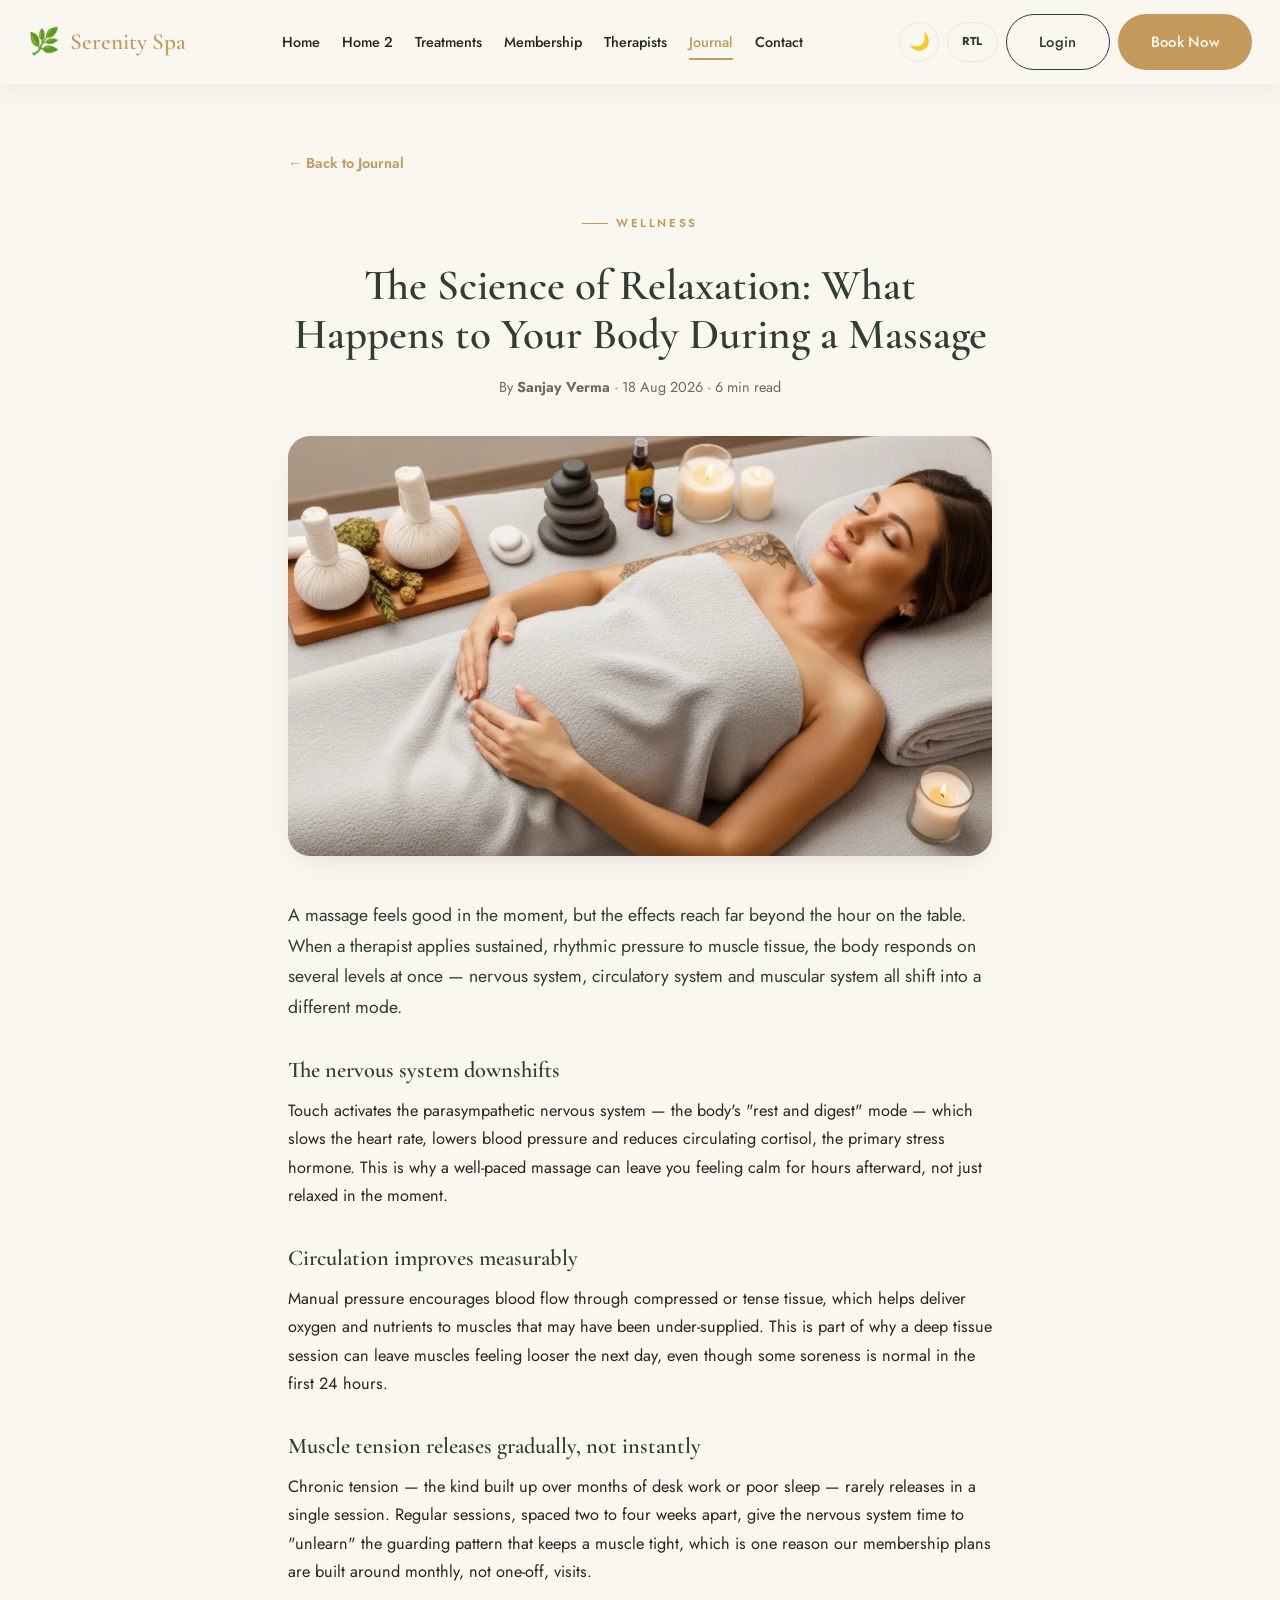
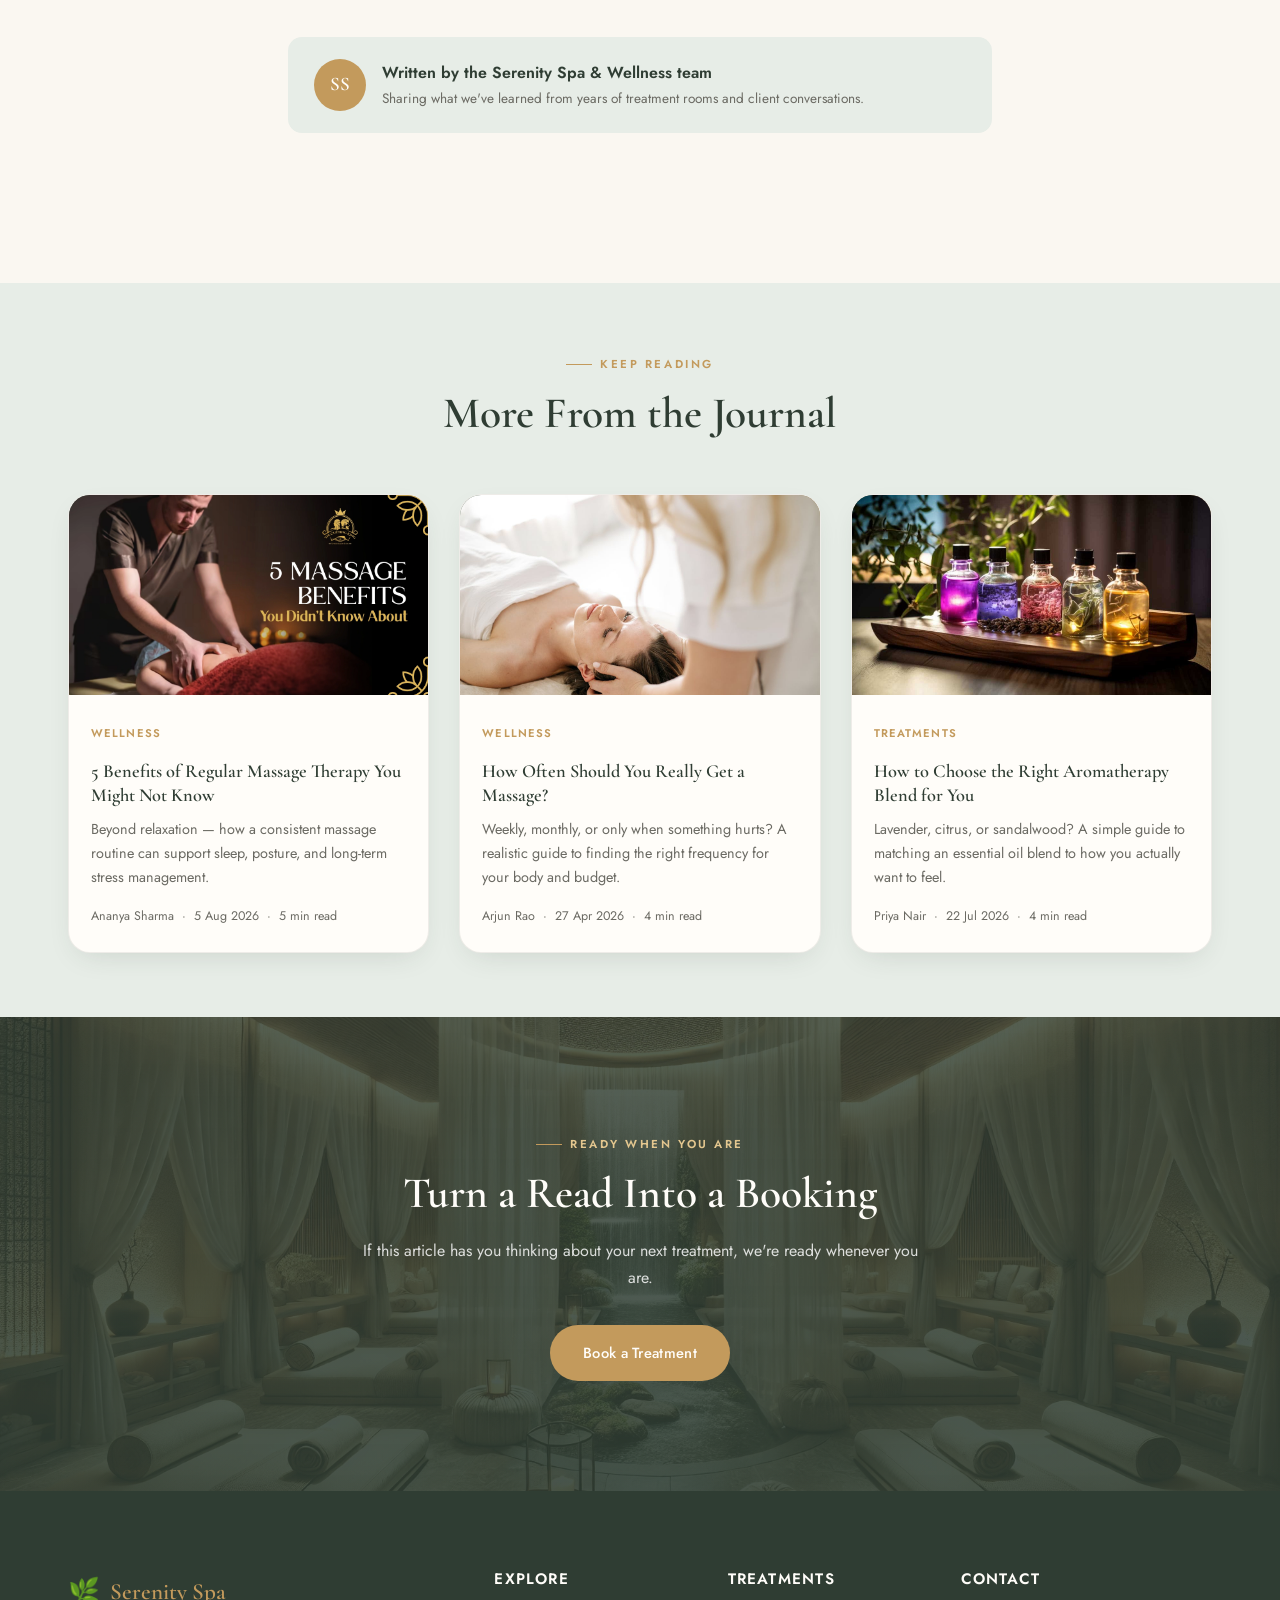
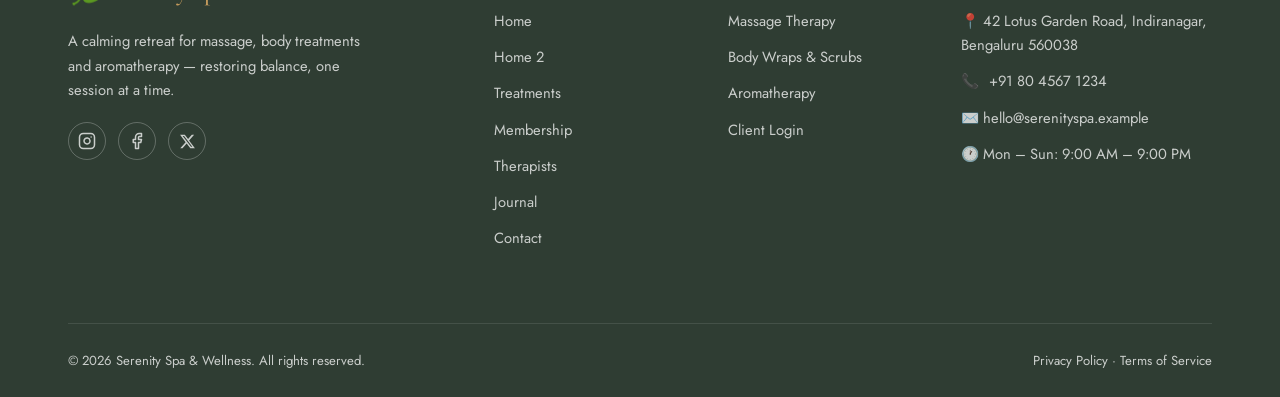
==== blog-post.html @ 10e3c97c "Initial commit" ====
<!DOCTYPE html>
<html lang="en">
<head>
<script>
(function () {
  try {
    if (localStorage.getItem("ssw_theme") === "dark") {
      document.documentElement.setAttribute("data-theme", "dark");
    }
    var dir = localStorage.getItem("ssw_dir");
    if (dir === "rtl") document.documentElement.setAttribute("dir", "rtl");
  } catch (e) {}
})();
</script>
<meta charset="UTF-8">
<meta name="viewport" content="width=device-width, initial-scale=1.0">
<title>Journal Article | Serenity Spa & Wellness</title>
<link rel="icon" href="data:image/svg+xml,<svg xmlns=%22http://www.w3.org/2000/svg%22 viewBox=%220 0 100 100%22><text y=%22.9em%22 font-size=%2290%22>🌿</text></svg>">
<link rel="preconnect" href="https://fonts.googleapis.com">
<link href="https://fonts.googleapis.com/css2?family=Cormorant+Garamond:wght@500;600;700&family=Jost:wght@400;500;600;700&display=swap" rel="stylesheet">
<link rel="stylesheet" href="css/style.css">
</head>
<body>

<nav class="navbar force-solid">
  <div class="container">
    <a href="index.html" class="brand"><span class="leaf">🌿</span> Serenity Spa</a>
    <ul class="nav-links">
      <li><a href="index.html">Home</a></li>
      <li><a href="home-2.html">Home 2</a></li>
      <li><a href="treatments.html">Treatments</a></li>
      <li><a href="membership.html">Membership</a></li>
      <li><a href="therapists.html">Therapists</a></li>
      <li><a href="blog.html" class="active">Journal</a></li>
      <li><a href="contact.html">Contact</a></li>
      <li class="mobile-only-link"><a href="login.html" class="btn btn-outline js-auth-link">Login</a></li>
      <li class="mobile-only-link"><a href="treatments.html" class="btn btn-gold">Book Now</a></li>
    </ul>
    <div class="nav-actions">
      <button class="theme-toggle" id="themeToggle" type="button" aria-label="Toggle dark mode" title="Toggle dark mode">🌙</button>
      <button class="dir-toggle" id="dirToggle" type="button" aria-label="Toggle right-to-left layout" title="Toggle right-to-left layout">RTL</button>
      <a href="login.html" class="btn btn-outline js-auth-link">Login</a>
      <a href="treatments.html" class="btn btn-gold">Book Now</a>
    </div>
    <button class="nav-toggle" aria-label="Toggle menu"><span></span><span></span><span></span></button>
  </div>
</nav>

<section class="section-pad" style="padding-top:150px;">
  <div class="container article-wrap">
    <a href="blog.html" class="back-link">← Back to Journal</a>

    <div class="article-header">
      <div class="eyebrow" style="justify-content:center;" id="postCategory"></div>
      <h1 id="postTitle"></h1>
      <p class="article-meta" id="postMeta"></p>
    </div>

    <img class="article-hero-img" id="postImg" alt="" onerror="this.style.display='none'">

    <div class="article-body" id="postBody"></div>

    <div class="author-box">
      <div class="a-avatar">SS</div>
      <div>
        <div class="a-name">Written by the Serenity Spa &amp; Wellness team</div>
        <div class="a-role">Sharing what we've learned from years of treatment rooms and client conversations.</div>
      </div>
    </div>
  </div>
</section>

<section class="section-pad-sm" style="background:var(--sage-100);">
  <div class="container">
    <div class="section-head center">
      <div class="eyebrow" style="justify-content:center;">Keep Reading</div>
      <h2>More From the Journal</h2>
    </div>
    <div class="blog-grid" id="relatedPosts"></div>
  </div>
</section>

<section class="cta-banner">
  <div class="container">
    <div class="eyebrow" style="justify-content:center;color:var(--gold-light);">Ready When You Are</div>
    <h2>Turn a Read Into a Booking</h2>
    <p>If this article has you thinking about your next treatment, we're ready whenever you are.</p>
    <a href="treatments.html" class="btn btn-gold">Book a Treatment</a>
  </div>
</section>

<footer>
  <div class="container">
    <div class="footer-grid">
      <div class="footer-brand">
        <a href="index.html" class="brand"><span class="leaf">🌿</span> Serenity Spa</a>
        <p>A calming retreat for massage, body treatments and aromatherapy — restoring balance, one session at a time.</p>
        <div class="social-row">
          <a href="https://www.instagram.com/" target="_blank" rel="noopener noreferrer" aria-label="Instagram"><svg viewBox="0 0 24 24" fill="none" stroke="currentColor" stroke-width="2" stroke-linecap="round" stroke-linejoin="round" width="18" height="18"><rect x="2" y="2" width="20" height="20" rx="5"></rect><path d="M16 11.37A4 4 0 1 1 12.63 8 4 4 0 0 1 16 11.37z"></path><line x1="17.5" y1="6.5" x2="17.51" y2="6.5"></line></svg></a>
          <a href="https://www.facebook.com/" target="_blank" rel="noopener noreferrer" aria-label="Facebook"><svg viewBox="0 0 24 24" fill="none" stroke="currentColor" stroke-width="2" stroke-linecap="round" stroke-linejoin="round" width="18" height="18"><path d="M18 2h-3a5 5 0 0 0-5 5v3H7v4h3v8h4v-8h3l1-4h-4V7a1 1 0 0 1 1-1h3z"></path></svg></a>
          <a href="https://www.x.com/" target="_blank" rel="noopener noreferrer" aria-label="Twitter"><svg viewBox="0 0 24 24" fill="currentColor" width="15" height="15"><path d="M18.9 1.153h3.68l-8.04 9.19L23.9 22.847h-7.406l-5.8-7.584-6.638 7.584H.375l8.6-9.83L.1 1.153h7.594l5.243 6.932zm-1.293 19.2h2.04L6.48 3.24H4.29z"></path></svg></a>
        </div>
      </div>
      <div>
        <h4>Explore</h4>
        <ul>
          <li><a href="index.html">Home</a></li>
          <li><a href="home-2.html">Home 2</a></li>
          <li><a href="treatments.html">Treatments</a></li>
          <li><a href="membership.html">Membership</a></li>
          <li><a href="therapists.html">Therapists</a></li>
          <li><a href="blog.html">Journal</a></li>
          <li><a href="contact.html">Contact</a></li>
        </ul>
      </div>
      <div>
        <h4>Treatments</h4>
        <ul>
          <li><a href="treatments.html#category=massage">Massage Therapy</a></li>
          <li><a href="treatments.html#category=wraps">Body Wraps &amp; Scrubs</a></li>
          <li><a href="treatments.html#category=aromatherapy">Aromatherapy</a></li>
          <li><a href="login.html">Client Login</a></li>
        </ul>
      </div>
      <div>
        <h4>Contact</h4>
        <ul class="footer-contact">
          <li>📍 42 Lotus Garden Road, Indiranagar, Bengaluru 560038</li>
          <li>📞 <span dir="ltr">+91 80 4567 1234</span></li>
          <li>✉️ hello@serenityspa.example</li>
          <li>🕐 Mon – Sun: 9:00 AM – 9:00 PM</li>
        </ul>
      </div>
    </div>
    <div class="footer-bottom">
      <span>&copy; <span class="js-year"></span> Serenity Spa &amp; Wellness. All rights reserved.</span>
      <span><a href="#">Privacy Policy</a> &middot; <a href="#">Terms of Service</a></span>
    </div>
  </div>
</footer>

<script src="js/data.js"></script>
<script src="js/auth.js"></script>
<script src="js/main.js"></script>
</body>
</html>
---- css/style.css ----
/* ============================================================
   Serenity Spa & Wellness — Design System
   ============================================================ */

:root {
  /* Palette */
  --sage-900: #2f3d33;
  --sage-800: #3c4f42;
  --sage-700: #4a614f;
  --sage-600: #5c7a63;
  --sage-100: #e7ede7;
  --cream: #faf7f1;
  --cream-dark: #f1eadd;
  --ivory: #fffdf9;
  --gold: #c39a5c;
  --gold-light: #e4c78f;
  --blush: #e7d9cd;
  --charcoal: #262622;
  --text-muted: #6b6a63;
  --white: #ffffff;
  --border-soft: rgba(38, 38, 34, 0.08);
  --shadow-soft: 0 20px 50px -20px rgba(47, 61, 51, 0.25);
  --shadow-card: 0 10px 30px -12px rgba(47, 61, 51, 0.18);

  /* Type */
  --font-display: "Cormorant Garamond", "Playfair Display", Georgia, serif;
  --font-body: "Jost", "Poppins", "Segoe UI", sans-serif;

  --radius-lg: 22px;
  --radius-md: 14px;
  --radius-sm: 8px;

  /* ---------- Theme-aware roles (flip in dark mode; see [data-theme="dark"]) ----------
     Everything above this line is a fixed brand color (accents, always-dark
     decorative sections like the footer/hero, always-light badges) and does
     NOT change with the theme. Everything below is the "surface" the theme
     toggle actually repaints: page background, card background, and text. */
  --page-bg: var(--cream);
  --surface: var(--ivory);
  --text-main: var(--charcoal);
  --text-heading: var(--sage-900);
}

/* ---------- Dark theme ----------
   Toggled by setting data-theme="dark" on <html> (js/main.js initThemeToggle,
   persisted to localStorage). Only the theme-aware roles above are redefined
   here, plus the handful of literal colors (navbar blur tint, table dashes)
   that couldn't be expressed as one of those roles. */
[data-theme="dark"] {
  --page-bg: #191c16;
  --surface: #23271f;
  --sage-100: #262b21;
  --text-main: #e9e6dc;
  --text-heading: #f8f5ec;
  --text-muted: #a3a696;
  --border-soft: rgba(255, 255, 255, 0.1);
  --shadow-soft: 0 20px 50px -20px rgba(0, 0, 0, 0.6);
  --shadow-card: 0 10px 30px -12px rgba(0, 0, 0, 0.55);
}
[data-theme="dark"] .navbar.scrolled { background: rgba(25, 28, 22, 0.88); }
[data-theme="dark"] .compare-table td.no { color: rgba(255, 255, 255, 0.25); }
[data-theme="dark"] .newsletter input { background: #fffdf9; }

* { box-sizing: border-box; margin: 0; padding: 0; }

html { scroll-behavior: smooth; }

body {
  font-family: var(--font-body);
  color: var(--text-main);
  background: var(--page-bg);
  line-height: 1.65;
  font-size: 16px;
  overflow-x: hidden;
  transition: background-color 0.3s ease, color 0.3s ease;
}

img { max-width: 100%; display: block; }

a { text-decoration: none; color: inherit; }

ul { list-style: none; }

h1, h2, h3, h4 {
  font-family: var(--font-display);
  font-weight: 600;
  line-height: 1.15;
  color: var(--text-heading);
}

h1 { font-size: clamp(2.6rem, 5vw, 4.2rem); font-weight: 600; }
h2 { font-size: clamp(2rem, 3.4vw, 2.9rem); }
h3 { font-size: 1.5rem; }

.eyebrow {
  display: inline-flex;
  align-items: center;
  gap: 8px;
  font-family: var(--font-body);
  text-transform: uppercase;
  letter-spacing: 0.22em;
  font-size: 0.72rem;
  font-weight: 600;
  color: var(--gold);
  margin-bottom: 14px;
}
.eyebrow::before {
  content: "";
  width: 26px;
  height: 1px;
  background: var(--gold);
  display: inline-block;
}

.container {
  width: 100%;
  max-width: 1200px;
  margin: 0 auto;
  padding: 0 28px;
}

section { position: relative; }

.section-pad { padding: 100px 0; }
.section-pad-sm { padding: 64px 0; }

.section-head {
  max-width: 640px;
  margin-bottom: 56px;
}
.section-head.center { margin-left: auto; margin-right: auto; text-align: center; }
.section-head p { color: var(--text-muted); margin-top: 16px; font-size: 1.05rem; }

/* ---------- Buttons ---------- */
.btn {
  display: inline-flex;
  align-items: center;
  justify-content: center;
  gap: 8px;
  padding: 15px 32px;
  border-radius: 100px;
  font-family: var(--font-body);
  font-weight: 500;
  font-size: 0.92rem;
  letter-spacing: 0.02em;
  cursor: pointer;
  border: 1px solid transparent;
  transition: all 0.3s ease;
  white-space: nowrap;
}
.btn-primary {
  background: var(--sage-800);
  color: var(--ivory);
}
.btn-primary:hover { background: var(--sage-900); transform: translateY(-2px); box-shadow: var(--shadow-card); }
.btn-gold {
  background: var(--gold);
  color: var(--ivory);
}
.btn-gold:hover { background: #b0854a; transform: translateY(-2px); box-shadow: var(--shadow-card); }
.btn-outline {
  background: transparent;
  border-color: rgba(255,255,255,0.6);
  color: inherit;
}
.btn-outline:hover { background: rgba(255,255,255,0.15); }
.btn-outline-dark {
  background: transparent;
  border-color: var(--text-heading);
  color: var(--text-heading);
}
.btn-outline-dark:hover { background: var(--sage-800); color: var(--ivory); }
.btn-block { width: 100%; }
.btn-sm { padding: 10px 20px; font-size: 0.82rem; }
.btn-danger { background: #a3453b; color: var(--ivory); }
.btn-danger:hover { background: #8a382f; }
.btn[disabled] { opacity: 0.5; cursor: not-allowed; }

/* ---------- Navbar ---------- */
.navbar {
  position: fixed;
  top: 0; left: 0; right: 0;
  z-index: 999;
  padding: 22px 0;
  transition: all 0.35s ease;
}
.navbar .container { display: flex; align-items: center; justify-content: space-between; gap: 16px; max-width: 1440px; }
.navbar.scrolled {
  background: rgba(250, 247, 241, 0.92);
  backdrop-filter: blur(10px);
  box-shadow: 0 4px 24px rgba(47,61,51,0.08);
  padding: 14px 0;
}
.brand {
  display: flex;
  align-items: center;
  gap: 10px;
  font-family: var(--font-display);
  font-size: 1.45rem;
  font-weight: 600;
  color: var(--gold);
  white-space: nowrap;
  flex-shrink: 0;
  transition: color 0.3s ease;
}
.brand .leaf { color: var(--gold); font-size: 1.6rem; }

.nav-links {
  display: flex;
  align-items: center;
  gap: 22px;
  flex-wrap: nowrap;
}
.nav-links a {
  font-size: 0.9rem;
  font-weight: 500;
  color: var(--white);
  white-space: nowrap;
  position: relative;
  padding: 4px 0;
  transition: color 0.3s ease;
}
.navbar.scrolled .nav-links a, .navbar.solid .nav-links a { color: var(--text-main); }
.nav-links a::after {
  content: "";
  position: absolute;
  left: 0; bottom: -4px;
  width: 0; height: 2px;
  background: var(--gold);
  transition: width 0.25s ease;
}
.nav-links a:hover::after, .nav-links a.active::after { width: 100%; }
.nav-links a.active { color: var(--gold) !important; }

.nav-actions { display: flex; align-items: center; gap: 8px; flex-shrink: 0; }
.nav-actions .btn-outline { color: var(--white); }
.navbar.scrolled .nav-actions .btn-outline, .navbar.solid .nav-actions .btn-outline {
  border-color: var(--text-heading); color: var(--text-heading);
}
.navbar.scrolled .nav-actions .btn-outline:hover, .navbar.solid .nav-actions .btn-outline:hover {
  background: var(--sage-800); color: var(--ivory);
}

.nav-toggle {
  display: none;
  flex-direction: column;
  gap: 5px;
  background: none;
  border: none;
  cursor: pointer;
  z-index: 1001;
}
.nav-toggle span {
  width: 26px; height: 2px;
  background: var(--white);
  transition: all 0.3s ease;
}
.navbar.scrolled .nav-toggle span, .navbar.solid .nav-toggle span { background: var(--text-heading); }

/* Pages with a solid (non-hero) header use .navbar.solid by default via JS/class */

/* ---------- Hero ---------- */
.hero {
  min-height: 100vh;
  display: flex;
  align-items: center;
  position: relative;
  padding: 120px 0 100px;
  background: linear-gradient(180deg, rgba(38,44,38,0.55), rgba(38,44,38,0.72)),
    url("../images/site/hero-bg.png") center/cover no-repeat;
  color: var(--ivory);
}
.hero-content { max-width: 680px; }
.hero h1 { color: var(--ivory); margin-bottom: 22px; }
.hero p.lead { font-size: 1.15rem; color: rgba(255,255,255,0.85); max-width: 540px; margin-bottom: 36px; }
.hero-cta { display: flex; gap: 16px; flex-wrap: wrap; margin-bottom: 64px; }
.hero-badges {
  display: flex;
  flex-wrap: wrap;
  gap: 32px;
  padding-top: 32px;
  border-top: 1px solid rgba(255,255,255,0.25);
}
.hero-badge { display: flex; align-items: center; gap: 10px; font-size: 0.88rem; color: rgba(255,255,255,0.85); }
.hero-badge .num { font-family: var(--font-display); font-size: 1.6rem; color: var(--gold-light); font-weight: 600; }

.scroll-cue {
  position: absolute;
  bottom: 34px; left: 50%;
  transform: translateX(-50%);
  color: rgba(255,255,255,0.7);
  font-size: 0.75rem;
  letter-spacing: 0.15em;
  text-transform: uppercase;
  display: flex; flex-direction: column; align-items: center; gap: 8px;
}
.scroll-cue .line { width: 1px; height: 34px; background: rgba(255,255,255,0.5); animation: scrollcue 1.8s infinite; }
@keyframes scrollcue { 0% { transform: scaleY(0); transform-origin: top;} 50% { transform: scaleY(1); transform-origin: top;} 51% {transform-origin: bottom;} 100% {transform: scaleY(0); transform-origin: bottom;} }

/* Page header (non-home hero banner) */
.page-header {
  padding: 190px 0 90px;
  text-align: center;
  color: var(--ivory);
  background: linear-gradient(180deg, rgba(38,44,38,0.6), rgba(38,44,38,0.78)),
    url("../images/site/page-header-bg.png") center/cover no-repeat;
}
.page-header h1 { color: var(--ivory); }
.page-header .crumb { color: var(--gold-light); font-size: 0.85rem; letter-spacing: 0.08em; text-transform: uppercase; margin-top: 14px; }

/* ---------- Cards ---------- */
.card {
  background: var(--surface);
  border-radius: var(--radius-lg);
  overflow: hidden;
  box-shadow: var(--shadow-card);
  transition: transform 0.35s ease, box-shadow 0.35s ease;
  border: 1px solid var(--border-soft);
  display: flex;
  flex-direction: column;
}
.card:hover { transform: translateY(-8px); box-shadow: var(--shadow-soft); }
.card-img {
  height: 220px;
  overflow: hidden;
  background: linear-gradient(135deg, var(--sage-700), var(--gold));
  position: relative;
  flex-shrink: 0;
}
.card-img img { width: 100%; height: 100%; object-fit: cover; object-position: center top; transition: transform 0.5s ease; }
.card:hover .card-img img { transform: scale(1.08); }
.card-body { padding: 26px 24px 28px; display: flex; flex-direction: column; flex: 1; }
.card-body > .btn { margin-top: auto; }
.card-tag {
  display: inline-block;
  font-size: 0.7rem;
  text-transform: uppercase;
  letter-spacing: 0.1em;
  color: var(--gold);
  font-weight: 600;
  margin-bottom: 10px;
}
.card-meta { display: flex; justify-content: space-between; align-items: center; margin: 14px 0 18px; font-size: 0.88rem; color: var(--text-muted); }
.card-price { font-family: var(--font-display); font-size: 1.3rem; color: var(--text-heading); font-weight: 600; }

.grid { display: grid; gap: 30px; }
.grid-2 { grid-template-columns: repeat(2, 1fr); }
.grid-3 { grid-template-columns: repeat(3, 1fr); }
.grid-4 { grid-template-columns: repeat(4, 1fr); }

/* ---------- Stats band ---------- */
.stats-band {
  background: var(--sage-900);
  color: var(--ivory);
  padding: 64px 0;
}
.stats-grid { display: grid; grid-template-columns: repeat(4, 1fr); gap: 30px; text-align: center; }
.stat-num { font-family: var(--font-display); font-size: 2.6rem; color: var(--gold-light); font-weight: 600; }
.stat-label { font-size: 0.85rem; color: rgba(255,255,255,0.75); margin-top: 6px; letter-spacing: 0.03em; }

/* ---------- Process ---------- */
.process-grid { display: grid; grid-template-columns: repeat(3, 1fr); gap: 40px; position: relative; }
.process-step { text-align: center; position: relative; padding: 0 12px; }
.process-num {
  width: 64px; height: 64px; border-radius: 50%;
  background: #e7ede7;
  color: #3c4f42;
  font-family: var(--font-display);
  font-size: 1.5rem;
  display: flex; align-items: center; justify-content: center;
  margin: 0 auto 22px;
  border: 1px solid var(--border-soft);
}
.process-step h3 { margin-bottom: 10px; }
.process-step p { color: var(--text-muted); font-size: 0.95rem; }

/* ---------- Testimonials ---------- */
.testimonial-card {
  background: var(--surface);
  border-radius: var(--radius-lg);
  padding: 36px 32px;
  box-shadow: var(--shadow-card);
  border: 1px solid var(--border-soft);
}
.stars { color: var(--gold); letter-spacing: 3px; margin-bottom: 16px; font-size: 0.95rem; }
.testimonial-quote { font-family: var(--font-display); font-size: 1.2rem; color: var(--text-heading); margin-bottom: 22px; line-height: 1.5; }
.testimonial-name { font-weight: 600; }
.testimonial-role { font-size: 0.85rem; color: var(--text-muted); }

/* ---------- CTA banner ---------- */
.cta-banner {
  background: linear-gradient(180deg, rgba(47,61,51,0.82), rgba(47,61,51,0.88)),
    url("../images/site/cta-banner-bg.png") center/cover no-repeat;
  color: var(--ivory);
  text-align: center;
  padding: 110px 0;
}
.cta-banner h2 { color: var(--ivory); margin-bottom: 20px; }
.cta-banner p { color: rgba(255,255,255,0.82); max-width: 560px; margin: 0 auto 34px; }
.cta-banner.cta-banner-alt {
  background: linear-gradient(180deg, rgba(47,61,51,0.82), rgba(47,61,51,0.88)),
    url("../images/home2/gallery-3.png") center/cover no-repeat;
}

/* ---------- Newsletter ---------- */
.newsletter { background: var(--blush); padding: 60px 0; }
.newsletter-inner { display: flex; align-items: center; justify-content: space-between; gap: 30px; flex-wrap: wrap; }
.newsletter form { display: flex; gap: 12px; flex: 1; max-width: 460px; min-width: 280px; }
.newsletter input {
  flex: 1;
  padding: 15px 20px;
  border-radius: 100px;
  border: 1px solid rgba(38,38,34,0.15);
  font-family: var(--font-body);
  font-size: 0.92rem;
  background: var(--surface);
}
.newsletter input:focus { outline: 2px solid var(--gold); }

/* ---------- Footer ---------- */
footer { background: var(--sage-900); color: rgba(255,255,255,0.75); padding: 80px 0 0; }
.footer-grid { display: grid; grid-template-columns: 2fr 1fr 1fr 1.3fr; gap: 40px; padding-bottom: 60px; border-bottom: 1px solid rgba(255,255,255,0.1); }
.footer-brand .brand { margin-bottom: 16px; }
.footer-brand p { font-size: 0.92rem; max-width: 300px; margin-bottom: 20px; }
.social-row { display: flex; gap: 12px; }
.social-row a {
  width: 38px; height: 38px; border-radius: 50%;
  border: 1px solid rgba(255,255,255,0.25);
  display: flex; align-items: center; justify-content: center;
  font-size: 0.85rem; transition: all 0.25s ease;
}
.social-row a:hover { background: var(--gold); border-color: var(--gold); color: var(--text-heading); }
footer h4 { color: var(--ivory); font-family: var(--font-body); font-size: 0.95rem; text-transform: uppercase; letter-spacing: 0.08em; margin-bottom: 20px; }
footer ul li { margin-bottom: 12px; font-size: 0.92rem; }
footer ul li a:hover { color: var(--gold-light); }
.footer-contact li { display: flex; gap: 10px; align-items: flex-start; }
.footer-bottom {
  display: flex; justify-content: space-between; align-items: center;
  padding: 26px 0; font-size: 0.82rem; flex-wrap: wrap; gap: 10px;
}
.footer-bottom a:hover { color: var(--gold-light); }

/* ---------- Filter tabs ---------- */
.filter-tabs { display: flex; gap: 12px; flex-wrap: wrap; margin-bottom: 46px; }
.filter-tab {
  padding: 11px 24px;
  border-radius: 100px;
  border: 1px solid var(--border-soft);
  background: var(--surface);
  font-size: 0.88rem;
  font-weight: 500;
  cursor: pointer;
  transition: all 0.25s ease;
}
.filter-tab.active, .filter-tab:hover { background: var(--sage-800); color: var(--ivory); border-color: var(--sage-800); }

.category-block { margin-bottom: 70px; }
.category-head { display: flex; align-items: baseline; gap: 16px; margin-bottom: 30px; }
.category-head h2 { font-size: 1.9rem; }
.category-count { color: var(--text-muted); font-size: 0.9rem; }

/* ---------- Pricing cards ---------- */
.plan-card {
  background: var(--surface);
  border-radius: var(--radius-lg);
  padding: 44px 34px;
  text-align: center;
  border: 1px solid var(--border-soft);
  box-shadow: var(--shadow-card);
  position: relative;
  display: flex; flex-direction: column;
}
.plan-card.highlight { border: 2px solid var(--gold); transform: scale(1.04); }
.plan-badge {
  position: absolute; top: -14px; left: 50%; transform: translateX(-50%);
  background: var(--gold); color: var(--ivory); font-size: 0.72rem;
  text-transform: uppercase; letter-spacing: 0.08em; padding: 6px 18px; border-radius: 100px;
  font-weight: 600;
}
.plan-name { margin-bottom: 6px; }
.plan-tagline { color: var(--text-muted); font-size: 0.88rem; margin-bottom: 22px; min-height: 40px; }
.plan-price { font-family: var(--font-display); font-size: 3rem; color: var(--text-heading); font-weight: 600; }
.plan-price span { font-size: 1rem; color: var(--text-muted); font-family: var(--font-body); }
.plan-sessions { font-size: 0.85rem; color: var(--gold); font-weight: 600; margin: 8px 0 26px; }
.plan-perks { text-align: start; margin-bottom: 30px; flex: 1; }
.plan-perks li { display: flex; gap: 10px; margin-bottom: 14px; font-size: 0.92rem; }
.plan-perks li::before { content: "✓"; color: var(--gold); font-weight: 700; }

.compare-table { width: 100%; border-collapse: collapse; background: var(--surface); border-radius: var(--radius-lg); overflow: hidden; box-shadow: var(--shadow-card); }
.compare-table th, .compare-table td { padding: 18px 20px; text-align: center; border-bottom: 1px solid var(--border-soft); font-size: 0.92rem; }
.compare-table th:first-child, .compare-table td:first-child { text-align: start; color: var(--text-muted); }
.compare-table thead th { background: var(--sage-100); font-family: var(--font-display); font-size: 1.05rem; color: var(--text-heading); }
.compare-table td.yes { color: var(--sage-700); font-weight: 700; }
.compare-table td.no { color: rgba(38,38,34,0.25); }

/* ---------- Accordion (FAQ) ---------- */
.accordion-item { border-bottom: 1px solid var(--border-soft); }
.accordion-head {
  display: flex; justify-content: space-between; align-items: center;
  padding: 24px 4px; cursor: pointer; font-weight: 600; font-size: 1.02rem;
}
.accordion-head .icon { color: var(--gold); font-size: 1.3rem; transition: transform 0.3s ease; }
.accordion-item.open .accordion-head .icon { transform: rotate(45deg); }
.accordion-body { max-height: 0; overflow: hidden; transition: max-height 0.35s ease; color: var(--text-muted); font-size: 0.95rem; }
.accordion-item.open .accordion-body { max-height: 240px; padding-bottom: 24px; }

/* ---------- Therapist cards ---------- */
.therapist-card { text-align: center; display: flex; flex-direction: column; }
.therapist-card .card-img { height: 280px; flex-shrink: 0; }
.therapist-card .card-body { display: flex; flex-direction: column; flex: 1; }
.therapist-specialties { display: flex; flex-wrap: wrap; gap: 6px; justify-content: center; margin: 14px 0; }
.chip { background: #e7ede7; color: #3c4f42; font-size: 0.74rem; padding: 5px 12px; border-radius: 100px; font-weight: 500; }
.therapist-exp { font-size: 0.82rem; color: var(--gold); font-weight: 600; margin-bottom: 10px; }
.therapist-card p.bio { font-size: 0.9rem; color: var(--text-muted); margin-bottom: 20px; }
.therapist-card .card-body > .btn { margin-top: auto; }

/* ---------- Forms ---------- */
.form-group { margin-bottom: 20px; }
.form-group label { display: block; font-size: 0.86rem; font-weight: 600; margin-bottom: 8px; color: var(--text-heading); }
.form-control {
  width: 100%;
  padding: 14px 18px;
  border-radius: var(--radius-sm);
  border: 1px solid var(--border-soft);
  background: var(--surface);
  font-family: var(--font-body);
  font-size: 0.95rem;
  transition: border-color 0.25s ease;
}
.form-control:focus { outline: none; border-color: var(--gold); }
textarea.form-control { resize: vertical; min-height: 120px; }
.form-row { display: grid; grid-template-columns: 1fr 1fr; gap: 20px; }
.form-note { font-size: 0.82rem; color: var(--text-muted); margin-top: 6px; }
.form-msg { padding: 14px 18px; border-radius: var(--radius-sm); font-size: 0.9rem; margin-bottom: 20px; display: none; }
.form-msg.show { display: block; }
.form-msg.success { background: #e4efe4; color: var(--sage-800); border: 1px solid rgba(76,110,86,0.25); }
.form-msg.error { background: #f8e6e3; color: #a3453b; border: 1px solid rgba(163,69,59,0.25); }

/* ---------- Contact page ---------- */
.contact-grid { display: grid; grid-template-columns: 1fr 1.2fr; gap: 50px; align-items: start; }
.contact-info-card { background: var(--surface); border-radius: var(--radius-md); padding: 26px; box-shadow: var(--shadow-card); border: 1px solid var(--border-soft); margin-bottom: 20px; display: flex; gap: 16px; }
.contact-info-card .ic { font-size: 1.5rem; color: var(--gold); }
.contact-info-card h4 { margin-bottom: 6px; font-size: 1rem; }
.contact-info-card p { font-size: 0.9rem; color: var(--text-muted); }
.map-box {
  height: 100%; min-height: 280px; border-radius: var(--radius-md);
  overflow: hidden; border: 1px solid var(--border-soft); box-shadow: var(--shadow-card);
}
.map-box iframe { display: block; width: 100%; height: 100%; min-height: 280px; border: 0; }

/* ---------- Auth (login/register) ---------- */
.auth-wrap {
  min-height: 100vh;
  display: grid;
  grid-template-columns: 1fr 1fr;
}
.auth-visual {
  background: linear-gradient(180deg, rgba(47,61,51,0.55), rgba(47,61,51,0.78)),
    url("../images/site/login-bg.png") center/cover no-repeat;
  color: var(--ivory);
  display: flex; flex-direction: column; justify-content: space-between;
  padding: 50px;
}
.auth-visual .brand { font-size: 1.6rem; }
.auth-quote { font-family: var(--font-display); font-size: 1.7rem; max-width: 420px; line-height: 1.35; }
.auth-quote span { color: var(--gold-light); }
.auth-form-side { display: flex; align-items: center; justify-content: center; padding: 60px 40px; }
.auth-box { width: 100%; max-width: 420px; }
.auth-tabs { display: flex; gap: 6px; background: var(--sage-100); padding: 6px; border-radius: 100px; margin-bottom: 34px; }
.auth-tab { flex: 1; text-align: center; padding: 11px; border-radius: 100px; font-weight: 600; font-size: 0.9rem; cursor: pointer; color: var(--text-muted); transition: all 0.25s ease; }
.auth-tab.active { background: var(--sage-800); color: var(--ivory); }
.auth-panel { display: none; }
.auth-panel.active { display: block; animation: fadein 0.4s ease; }
.demo-hint {
  background: #e7ede7;
  border-radius: var(--radius-sm);
  padding: 14px 18px;
  font-size: 0.82rem;
  color: #3c4f42;
  margin-bottom: 24px;
  border: 1px dashed rgba(47,61,51,0.25);
}
.demo-hint b { color: var(--gold); }
.auth-foot-link { text-align: center; margin-top: 22px; font-size: 0.9rem; color: var(--text-muted); }
.auth-foot-link a { color: var(--gold); font-weight: 600; }

.social-auth-row { display: flex; flex-direction: column; gap: 12px; margin-bottom: 22px; }
.btn-social {
  display: flex;
  align-items: center;
  justify-content: center;
  gap: 10px;
  width: 100%;
  padding: 12px 16px;
  border-radius: var(--radius-sm);
  border: 1px solid var(--border-soft);
  background: var(--surface);
  color: var(--text-main);
  font-family: var(--font-body);
  font-size: 0.92rem;
  font-weight: 600;
  cursor: pointer;
  transition: background 0.2s ease, transform 0.2s ease, box-shadow 0.2s ease;
}
.btn-social:hover { background: var(--sage-100); transform: translateY(-1px); box-shadow: var(--shadow-card); }
.btn-social svg { flex-shrink: 0; }
.auth-divider { display: flex; align-items: center; gap: 14px; margin: 4px 0 22px; color: var(--text-muted); font-size: 0.8rem; text-transform: uppercase; letter-spacing: 0.06em; }
.auth-divider::before, .auth-divider::after { content: ""; flex: 1; height: 1px; background: var(--border-soft); }

@keyframes fadein { from { opacity: 0; transform: translateY(6px);} to { opacity: 1; transform: translateY(0);} }

/* ---------- Reveal animation ---------- */
.reveal { opacity: 0; transform: translateY(28px); transition: opacity 0.7s ease, transform 0.7s ease; }
.reveal.in { opacity: 1; transform: translateY(0); }

/* ============================================================
   Dashboard
   ============================================================ */
.dash-wrap { display: flex; min-height: 100vh; background: var(--page-bg); }
.dash-sidebar {
  width: 264px;
  background: var(--sage-900);
  color: rgba(255,255,255,0.8);
  padding: 30px 22px;
  display: flex; flex-direction: column;
  position: fixed; top: 0; bottom: 0; left: 0;
  z-index: 500;
}
.dash-sidebar .brand { font-size: 1.25rem; margin-bottom: 40px; }
.dash-nav { flex: 1; display: flex; flex-direction: column; gap: 4px; }
.dash-nav button {
  display: flex; align-items: center; gap: 12px;
  background: none; border: none; text-align: start;
  color: rgba(255,255,255,0.72);
  padding: 13px 16px; border-radius: var(--radius-sm);
  font-family: var(--font-body); font-size: 0.92rem; font-weight: 500;
  cursor: pointer; transition: all 0.2s ease;
}
.dash-nav button:hover { background: rgba(255,255,255,0.08); color: var(--ivory); }
.dash-nav button.active { background: var(--gold); color: var(--ivory); }
.dash-sidebar .logout-btn {
  margin-top: 20px; padding: 13px 16px; border-radius: var(--radius-sm);
  background: rgba(255,255,255,0.08); color: var(--ivory); border: none;
  cursor: pointer; font-family: var(--font-body); font-size: 0.9rem; text-align: start;
}
.dash-sidebar .logout-btn:hover { background: rgba(255,255,255,0.16); }

.dash-main { flex: 1; margin-left: 264px; padding: 40px 46px 80px; max-width: 1200px; }
.dash-topbar { display: flex; justify-content: space-between; align-items: center; margin-bottom: 40px; flex-wrap: wrap; gap: 16px; }
.dash-welcome h1 { font-size: 1.9rem; }
.dash-welcome p { color: var(--text-muted); margin-top: 4px; }
.dash-avatar {
  width: 52px; height: 52px; border-radius: 50%;
  background: var(--gold); color: var(--ivory);
  display: flex; align-items: center; justify-content: center;
  font-family: var(--font-display); font-size: 1.3rem; font-weight: 600;
}

.dash-view { display: none; }
.dash-view.active { display: block; animation: fadein 0.4s ease; }

.summary-grid { display: grid; grid-template-columns: repeat(4, 1fr); gap: 22px; margin-bottom: 40px; }
.summary-card { background: var(--surface); border-radius: var(--radius-md); padding: 26px; border: 1px solid var(--border-soft); box-shadow: var(--shadow-card); }
.summary-card .s-label { font-size: 0.82rem; color: var(--text-muted); margin-bottom: 10px; }
.summary-card .s-value { font-family: var(--font-display); font-size: 2rem; color: var(--text-heading); font-weight: 600; }
.summary-card .s-sub { font-size: 0.78rem; color: var(--gold); margin-top: 6px; font-weight: 600; }

.dash-panel { background: var(--surface); border-radius: var(--radius-md); padding: 30px; border: 1px solid var(--border-soft); box-shadow: var(--shadow-card); margin-bottom: 30px; }
.dash-panel-head { display: flex; justify-content: space-between; align-items: center; margin-bottom: 24px; flex-wrap: wrap; gap: 12px; }
.dash-panel-head h3 { font-size: 1.25rem; }

.dash-table { width: 100%; border-collapse: collapse; }
.dash-table th, .dash-table td { padding: 14px 12px; text-align: start; border-bottom: 1px solid var(--border-soft); font-size: 0.9rem; }
.dash-table th { color: var(--text-muted); font-weight: 600; text-transform: uppercase; font-size: 0.72rem; letter-spacing: 0.05em; }
.dash-table td.num { font-weight: 600; }
.status-pill { padding: 5px 14px; border-radius: 100px; font-size: 0.75rem; font-weight: 600; display: inline-block; }
.status-pill.upcoming { background: #e4efe4; color: var(--sage-700); }
.status-pill.completed { background: #e7ede7; color: #3c4f42; }
.status-pill.cancelled { background: #f8e6e3; color: #a3453b; }
.link-btn { background: none; border: none; color: var(--gold); font-weight: 600; cursor: pointer; font-size: 0.85rem; font-family: var(--font-body); }
.link-btn.danger { color: #a3453b; }
.empty-state { text-align: center; padding: 50px 20px; color: var(--text-muted); }
.empty-state .ic { font-size: 2.4rem; margin-bottom: 14px; }

.progress-track { background: var(--sage-100); height: 10px; border-radius: 100px; overflow: hidden; margin: 12px 0; }
.progress-fill { height: 100%; background: linear-gradient(90deg, var(--gold), var(--gold-light)); border-radius: 100px; transition: width 0.6s ease; }

.slot-grid { display: grid; grid-template-columns: repeat(4, 1fr); gap: 10px; margin-top: 10px; }
.slot-btn {
  padding: 10px; border-radius: var(--radius-sm); border: 1px solid var(--border-soft);
  background: var(--page-bg); text-align: center; font-size: 0.85rem; cursor: pointer; transition: all 0.2s ease;
}
.slot-btn.active, .slot-btn:hover { background: var(--sage-800); color: var(--ivory); border-color: var(--sage-800); }

.receipt-modal-bg {
  position: fixed; inset: 0; background: rgba(38,38,34,0.55);
  display: none; align-items: center; justify-content: center; z-index: 2000; padding: 20px;
}
.receipt-modal-bg.show { display: flex; }
.receipt-modal {
  background: var(--surface); border-radius: var(--radius-md); padding: 36px; max-width: 440px; width: 100%;
  box-shadow: var(--shadow-soft);
}
.receipt-modal h3 { margin-bottom: 4px; }
.receipt-modal .r-sub { color: var(--text-muted); font-size: 0.85rem; margin-bottom: 24px; }
.receipt-row { display: flex; justify-content: space-between; padding: 10px 0; border-bottom: 1px dashed var(--border-soft); font-size: 0.92rem; }
.receipt-row.total { font-weight: 700; font-size: 1.05rem; color: var(--text-heading); border-bottom: none; padding-top: 16px; }
.receipt-actions { display: flex; gap: 12px; margin-top: 26px; }

.toast {
  position: fixed; bottom: 30px; right: 30px; z-index: 3000;
  background: var(--sage-900); color: var(--ivory); padding: 16px 24px; border-radius: var(--radius-sm);
  box-shadow: var(--shadow-soft); font-size: 0.9rem; opacity: 0; transform: translateY(20px); transition: all 0.35s ease;
}
.toast.show { opacity: 1; transform: translateY(0); }

/* ---------- Responsive ---------- */
@media (max-width: 1080px) {
  .grid-4 { grid-template-columns: repeat(2, 1fr); }
  .grid-3 { grid-template-columns: repeat(2, 1fr); }
  .footer-grid { grid-template-columns: 1fr 1fr; }
  .stats-grid { grid-template-columns: repeat(2, 1fr); gap: 40px; }
  .summary-grid { grid-template-columns: repeat(2, 1fr); }
  .contact-grid { grid-template-columns: 1fr; }
  .auth-wrap { grid-template-columns: 1fr; }
  .auth-visual { display: none; }
}

.mobile-only-link { display: none; }

/* The desktop nav (logo + 7 links + toggles + auth buttons) needs more room than
   the general 860px layout breakpoint below, so it switches to the hamburger
   menu earlier, at 1260px, to avoid ever overflowing or wrapping the bar. */
@media (max-width: 1260px) {
  .nav-links, .nav-actions .btn-outline-dark, .nav-actions .btn-outline { display: none; }
  .nav-toggle { display: flex; }
  .nav-links.mobile-open {
    display: flex; flex-direction: column; position: fixed; top: 0; right: 0; bottom: 0;
    width: 78%; max-width: 320px; background: var(--surface); padding: 100px 34px 34px;
    box-shadow: -10px 0 40px rgba(0,0,0,0.15); gap: 26px; z-index: 1000; overflow-y: auto;
  }
  .nav-links.mobile-open a { color: var(--text-main); font-size: 1.05rem; }
  .nav-links.mobile-open .mobile-only-link {
    display: block; margin-top: 12px; padding-top: 26px; border-top: 1px solid var(--border-soft);
  }
  .nav-links.mobile-open .mobile-only-link + .mobile-only-link { margin-top: -10px; padding-top: 0; border-top: none; }
  .nav-links.mobile-open .mobile-only-link .btn { width: 100%; text-align: center; font-size: 0.95rem; }
  .nav-links.mobile-open .mobile-only-link .btn-outline { border-color: var(--text-heading); color: var(--text-heading); }
}

@media (max-width: 860px) {
  .process-grid, .grid-2, .grid-3, .grid-4 { grid-template-columns: 1fr; }
  .form-row { grid-template-columns: 1fr; }
  .footer-grid { grid-template-columns: 1fr; }
  .stats-grid { grid-template-columns: 1fr 1fr; }
  .dash-sidebar { transform: translateX(-100%); transition: transform 0.3s ease; }
  .dash-sidebar.open { transform: translateX(0); }
  .dash-main { margin-left: 0; padding: 30px 20px 60px; }
  .summary-grid { grid-template-columns: 1fr; }
  .slot-grid { grid-template-columns: repeat(2, 1fr); }
  .dash-mobile-toggle { display: inline-flex !important; }
}

.dash-mobile-toggle {
  display: none; background: var(--sage-900); color: var(--ivory); border: none;
  width: 42px; height: 42px; border-radius: 10px; align-items: center; justify-content: center;
  font-size: 1.1rem; cursor: pointer;
}

@media (max-width: 600px) {
  .plan-card.highlight { transform: none; }
  .compare-table { font-size: 0.78rem; }
  .newsletter-inner { flex-direction: column; align-items: stretch; }
  .slot-grid { grid-template-columns: repeat(2, 1fr); }
}

/* ============================================================
   Home 2 — split hero, marquee, feature grid, gallery
   ============================================================ */

.hero-split {
  padding: 170px 0 90px;
  background: linear-gradient(180deg, var(--sage-100), var(--page-bg) 60%);
  overflow: hidden;
}
.hero-split .container {
  display: grid;
  grid-template-columns: 1.05fr 1fr;
  gap: 60px;
  align-items: center;
}
.hero-split h1 { color: var(--text-heading); }
.hero-split p.lead { color: var(--text-muted); font-size: 1.1rem; max-width: 480px; margin-bottom: 32px; }
.hero-split .hero-cta { margin-bottom: 0; }
.hero-split-trust {
  display: flex; gap: 26px; margin-top: 44px; flex-wrap: wrap;
}
.hero-split-trust div { font-size: 0.85rem; color: var(--text-muted); }
.hero-split-trust .num { display: block; font-family: var(--font-display); font-size: 1.5rem; color: var(--text-heading); font-weight: 600; }

.hero-split-media { position: relative; }
.hero-split-media img {
  width: 100%; height: 520px; object-fit: cover; border-radius: var(--radius-lg);
  box-shadow: var(--shadow-soft);
}
.floating-card {
  position: absolute;
  background: var(--surface);
  border-radius: var(--radius-md);
  box-shadow: var(--shadow-soft);
  padding: 18px 22px;
  display: flex; align-items: center; gap: 12px;
}
.floating-card.fc-rating { bottom: -22px; left: -30px; }
.floating-card.fc-years { top: 24px; right: -26px; }
.floating-card .fc-icon { font-size: 1.6rem; }
.floating-card .fc-num { font-family: var(--font-display); font-size: 1.3rem; color: var(--text-heading); font-weight: 600; line-height: 1; }
.floating-card .fc-label { font-size: 0.72rem; color: var(--text-muted); }

/* Marquee */
.marquee {
  background: var(--sage-900);
  padding: 22px 0;
  overflow: hidden;
  white-space: nowrap;
}
.marquee-track {
  display: inline-flex;
  animation: marquee-scroll 28s linear infinite;
}
.marquee-track span {
  color: var(--gold-light);
  font-family: var(--font-display);
  font-size: 1.15rem;
  padding: 0 28px;
  display: inline-flex;
  align-items: center;
  gap: 28px;
}
.marquee-track span::after { content: "✦"; color: rgba(255,255,255,0.3); }
@keyframes marquee-scroll {
  from { transform: translateX(0); }
  to { transform: translateX(-50%); }
}

/* Feature icon grid */
.feature-grid { display: grid; grid-template-columns: repeat(4, 1fr); gap: 30px; }
.feature-item {
  text-align: center; padding: 40px 26px;
  background: var(--surface); border-radius: var(--radius-lg);
  border: 1px solid var(--border-soft); box-shadow: var(--shadow-card);
}
.feature-item .f-icon {
  width: 64px; height: 64px; border-radius: 50%;
  background: var(--sage-100); display: flex; align-items: center; justify-content: center;
  font-size: 1.7rem; margin: 0 auto 20px;
}
.feature-item h3 { font-size: 1.2rem; margin-bottom: 10px; }
.feature-item p { color: var(--text-muted); font-size: 0.9rem; }

/* Gallery */
.gallery-grid {
  display: grid;
  grid-template-columns: repeat(4, 1fr);
  grid-template-rows: repeat(2, 160px);
  gap: 16px;
}
.gallery-grid a { border-radius: var(--radius-md); overflow: hidden; display: block; }
.gallery-grid img { width: 100%; height: 100%; object-fit: cover; transition: transform 0.5s ease; }
.gallery-grid a:hover img { transform: scale(1.08); }
.gallery-grid a.g-tall { grid-row: span 2; }

/* ---------- Home 2: plan spotlight (distinct from the Membership page grid) ---------- */
.plan-spotlight {
  display: grid;
  grid-template-columns: 1.1fr 1fr;
  gap: 30px;
  align-items: stretch;
}
.spotlight-main {
  background: var(--surface);
  border: 2px solid var(--gold);
  border-radius: var(--radius-lg);
  padding: 44px 40px;
  box-shadow: var(--shadow-card);
  position: relative;
}
.spotlight-side {
  background: var(--surface);
  border: 1px solid var(--border-soft);
  border-radius: var(--radius-lg);
  padding: 30px;
  display: flex;
  flex-direction: column;
  gap: 18px;
}
.spotlight-row {
  display: flex;
  justify-content: space-between;
  align-items: center;
  gap: 16px;
  padding-bottom: 18px;
  border-bottom: 1px solid var(--border-soft);
}
.spotlight-row h4 { margin-bottom: 4px; }
.spotlight-row div span:not(.spotlight-row-price) { color: var(--text-muted); font-size: 0.85rem; }
.spotlight-row-price {
  font-family: var(--font-display);
  font-size: 1.3rem;
  color: var(--text-heading);
  font-weight: 600;
  white-space: nowrap;
}
.spotlight-row-price span { font-size: 0.8rem; color: var(--text-muted); font-family: var(--font-body); }
.spotlight-side .btn { margin-top: auto; }

@media (max-width: 1080px) {
  .hero-split .container { grid-template-columns: 1fr; }
  .hero-split-media { order: -1; }
  .hero-split-media img { height: 360px; }
  .feature-grid { grid-template-columns: repeat(2, 1fr); }
  .gallery-grid { grid-template-columns: repeat(3, 1fr); grid-template-rows: repeat(3, 140px); }
  .gallery-grid a.g-tall { grid-row: span 1; }
  .plan-spotlight { grid-template-columns: 1fr; }
}
@media (max-width: 640px) {
  .feature-grid { grid-template-columns: 1fr; }
  .gallery-grid { grid-template-columns: repeat(2, 1fr); grid-template-rows: repeat(4, 140px); }
  .floating-card { position: static; margin-top: 14px; display: inline-flex; }
  .hero-split-trust { gap: 18px; }
  .spotlight-main { padding: 34px 26px; }
}

/* ============================================================
   Blog
   ============================================================ */

.blog-featured {
  display: grid;
  grid-template-columns: 1.1fr 1fr;
  gap: 0;
  background: var(--surface);
  border-radius: var(--radius-lg);
  overflow: hidden;
  box-shadow: var(--shadow-soft);
  border: 1px solid var(--border-soft);
  margin-bottom: 60px;
}
.blog-featured-img { height: 100%; min-height: 320px; background: linear-gradient(135deg, var(--sage-700), var(--gold)); }
.blog-featured-img img { width: 100%; height: 100%; object-fit: cover; object-position: center top; }
.blog-featured-body { padding: 44px 40px; display: flex; flex-direction: column; justify-content: center; }
.blog-featured-body h2 { font-size: 1.9rem; margin: 12px 0 16px; }
.blog-featured-body p { color: var(--text-muted); font-size: 0.98rem; }

.blog-card {
  display: block;
  background: var(--surface);
  border-radius: var(--radius-lg);
  overflow: hidden;
  border: 1px solid var(--border-soft);
  box-shadow: var(--shadow-card);
  transition: transform 0.35s ease, box-shadow 0.35s ease;
}
.blog-card:hover { transform: translateY(-8px); box-shadow: var(--shadow-soft); }
.blog-card-img { height: 200px; background: linear-gradient(135deg, var(--sage-700), var(--gold)); overflow: hidden; }
.blog-card-img img { width: 100%; height: 100%; object-fit: cover; object-position: center top; transition: transform 0.5s ease; }
.blog-card:hover .blog-card-img img { transform: scale(1.08); }
.blog-card-body { padding: 24px 22px 26px; }
.blog-card-body h3 { font-size: 1.15rem; margin: 8px 0 10px; line-height: 1.3; }
.blog-excerpt { color: var(--text-muted); font-size: 0.9rem; margin-bottom: 16px; }
.blog-meta { display: flex; gap: 8px; flex-wrap: wrap; font-size: 0.78rem; color: var(--text-muted); }

.blog-grid { display: grid; grid-template-columns: repeat(3, 1fr); gap: 30px; }

/* Article page */
.article-wrap { max-width: 760px; margin: 0 auto; }
.article-header { text-align: center; margin-bottom: 36px; }
.article-header h1 { font-size: clamp(2rem, 4vw, 2.7rem); margin: 14px 0 16px; }
.article-meta { color: var(--text-muted); font-size: 0.9rem; }
.article-hero-img {
  width: 100%; height: 420px; object-fit: cover; border-radius: var(--radius-lg);
  box-shadow: var(--shadow-card); margin-bottom: 44px;
  background: linear-gradient(135deg, var(--sage-700), var(--gold));
}
.article-body h3 { font-size: 1.4rem; margin: 34px 0 14px; }
.article-body p { color: var(--text-main); font-size: 1.02rem; margin-bottom: 18px; line-height: 1.75; }
.article-body p:first-of-type { font-size: 1.1rem; color: var(--text-heading); }

.author-box {
  display: flex; align-items: center; gap: 16px;
  background: var(--sage-100); border-radius: var(--radius-md);
  padding: 22px 26px; margin: 50px 0;
}
.author-box .a-avatar {
  width: 52px; height: 52px; border-radius: 50%; background: var(--gold); color: var(--ivory);
  display: flex; align-items: center; justify-content: center;
  font-family: var(--font-display); font-size: 1.2rem; font-weight: 600; flex-shrink: 0;
}
.author-box .a-name { font-weight: 600; color: var(--text-heading); }
.author-box .a-role { font-size: 0.85rem; color: var(--text-muted); }

.back-link { display: inline-flex; align-items: center; gap: 6px; color: var(--gold); font-weight: 600; font-size: 0.9rem; margin-bottom: 30px; }

@media (max-width: 900px) {
  .blog-featured { grid-template-columns: 1fr; }
  .blog-featured-img { min-height: 240px; }
  .blog-grid { grid-template-columns: repeat(2, 1fr); }
  .article-hero-img { height: 280px; }
}
@media (max-width: 600px) {
  .blog-grid { grid-template-columns: 1fr; }
}

/* ============================================================
   Theme (dark mode) + Direction (RTL) toggle buttons
   ============================================================ */
.theme-toggle, .dir-toggle {
  display: inline-flex;
  align-items: center;
  justify-content: center;
  height: 40px;
  min-width: 40px;
  padding: 0 4px;
  border-radius: 100px;
  border: 1px solid rgba(255, 255, 255, 0.5);
  background: transparent;
  color: var(--white);
  cursor: pointer;
  font-size: 1.05rem;
  line-height: 1;
  flex-shrink: 0;
  transition: all 0.3s ease;
}
.dir-toggle {
  width: auto;
  padding: 0 14px;
  font-size: 0.72rem;
  font-weight: 700;
  letter-spacing: 0.06em;
  font-family: var(--font-body);
}
.navbar.scrolled .theme-toggle, .navbar.solid .theme-toggle,
.navbar.scrolled .dir-toggle, .navbar.solid .dir-toggle {
  border-color: var(--border-soft);
  color: var(--text-heading);
}
.theme-toggle.on-surface, .dir-toggle.on-surface {
  border-color: var(--border-soft);
  color: var(--text-heading);
}
.theme-toggle:hover, .dir-toggle:hover {
  background: var(--gold);
  color: var(--ivory);
  border-color: var(--gold);
}

/* ============================================================
   RTL layout support
   ============================================================
   Most of the site mirrors automatically: flex rows and CSS grid
   auto-placement both follow `direction`, and text-align:start (set
   above for the handful of spots that need it) follows it too. These
   are the specific spots that use a literal left/right and therefore
   need an explicit mirrored override when dir="rtl" is set on <html>. */
[dir="rtl"] .nav-links a::after { left: auto; right: 0; }

[dir="rtl"] .floating-card.fc-rating { left: auto; right: -30px; }
[dir="rtl"] .floating-card.fc-years { right: auto; left: -26px; }

[dir="rtl"] .dash-sidebar { left: auto; right: 0; }
[dir="rtl"] .dash-main { margin-left: 0; margin-right: 264px; }
[dir="rtl"] .dash-mobile-toggle { right: auto; left: 30px; }

[dir="rtl"] .nav-links.mobile-open {
  right: auto; left: 0;
  box-shadow: 10px 0 40px rgba(0, 0, 0, 0.15);
}

@media (max-width: 860px) {
  [dir="rtl"] .dash-main { margin-right: 0; }
  [dir="rtl"] .dash-sidebar { transform: translateX(100%); }
  [dir="rtl"] .dash-sidebar.open { transform: translateX(0); }
}
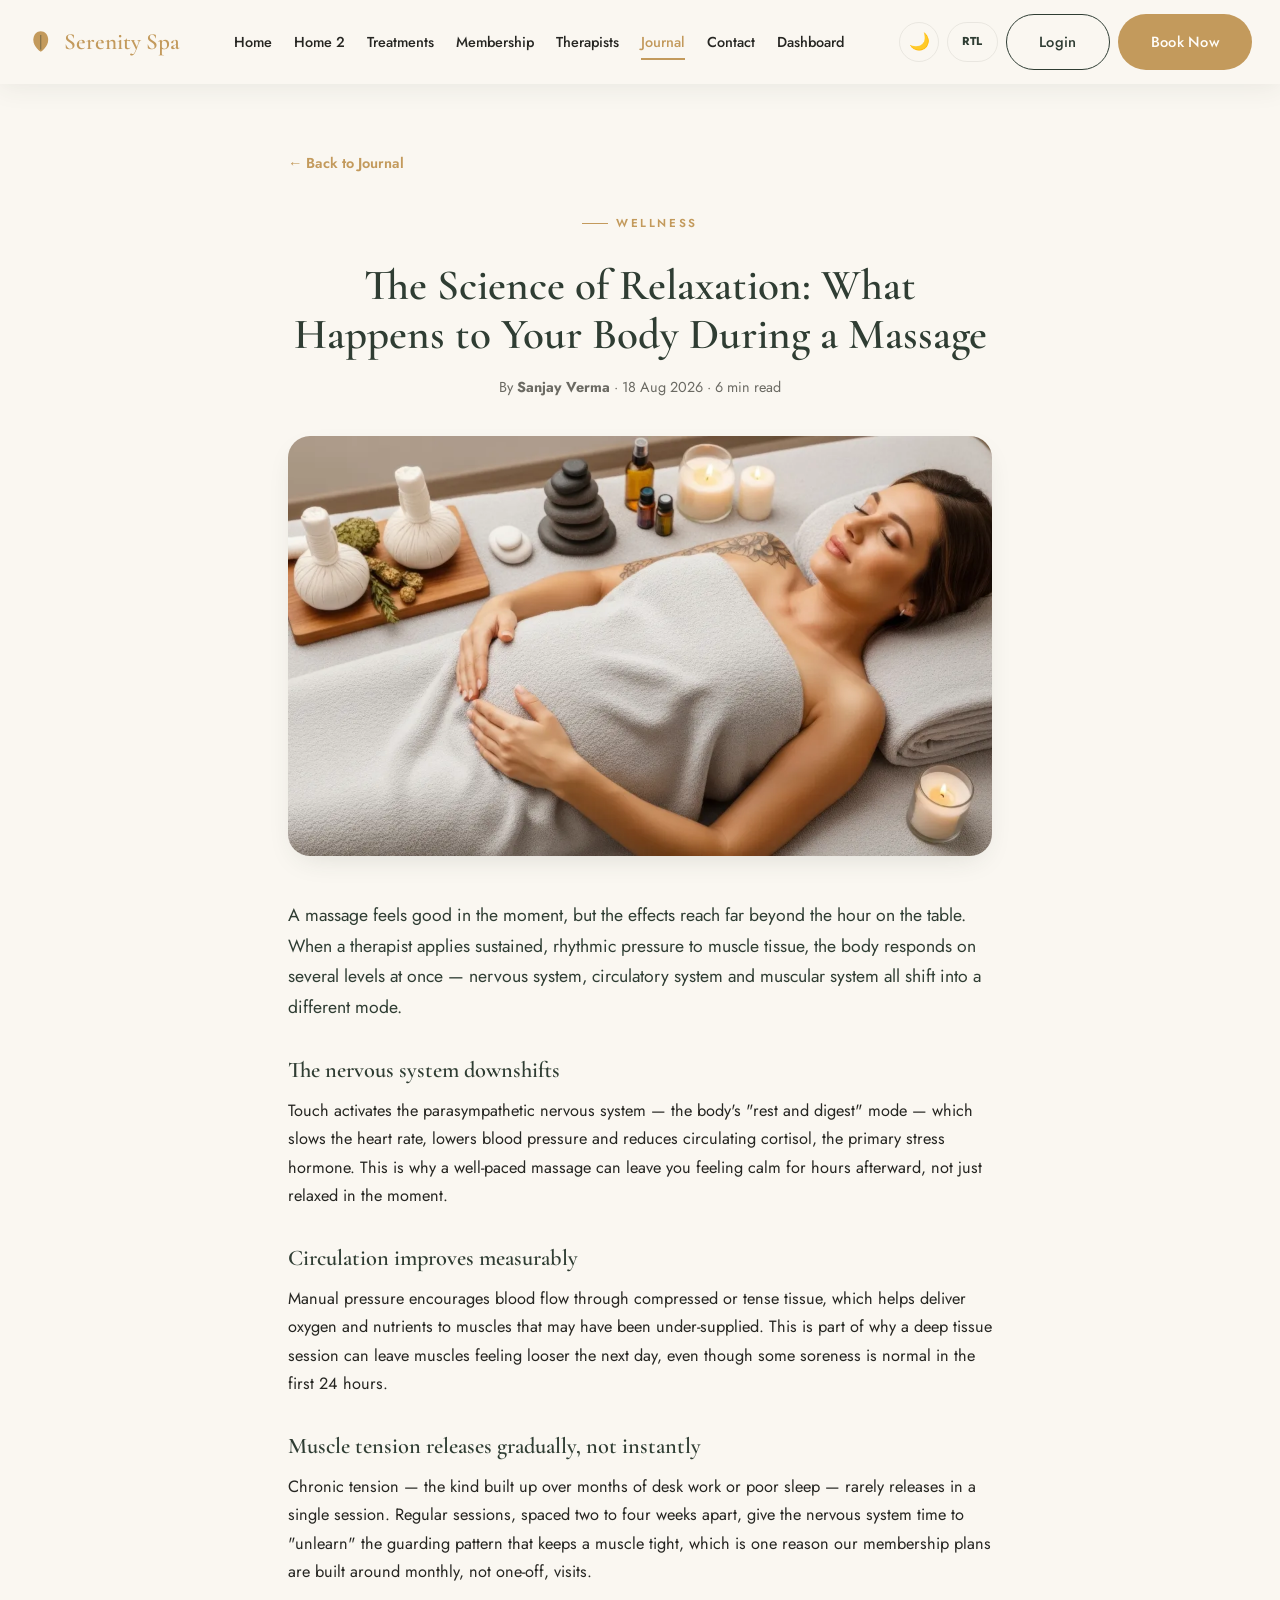
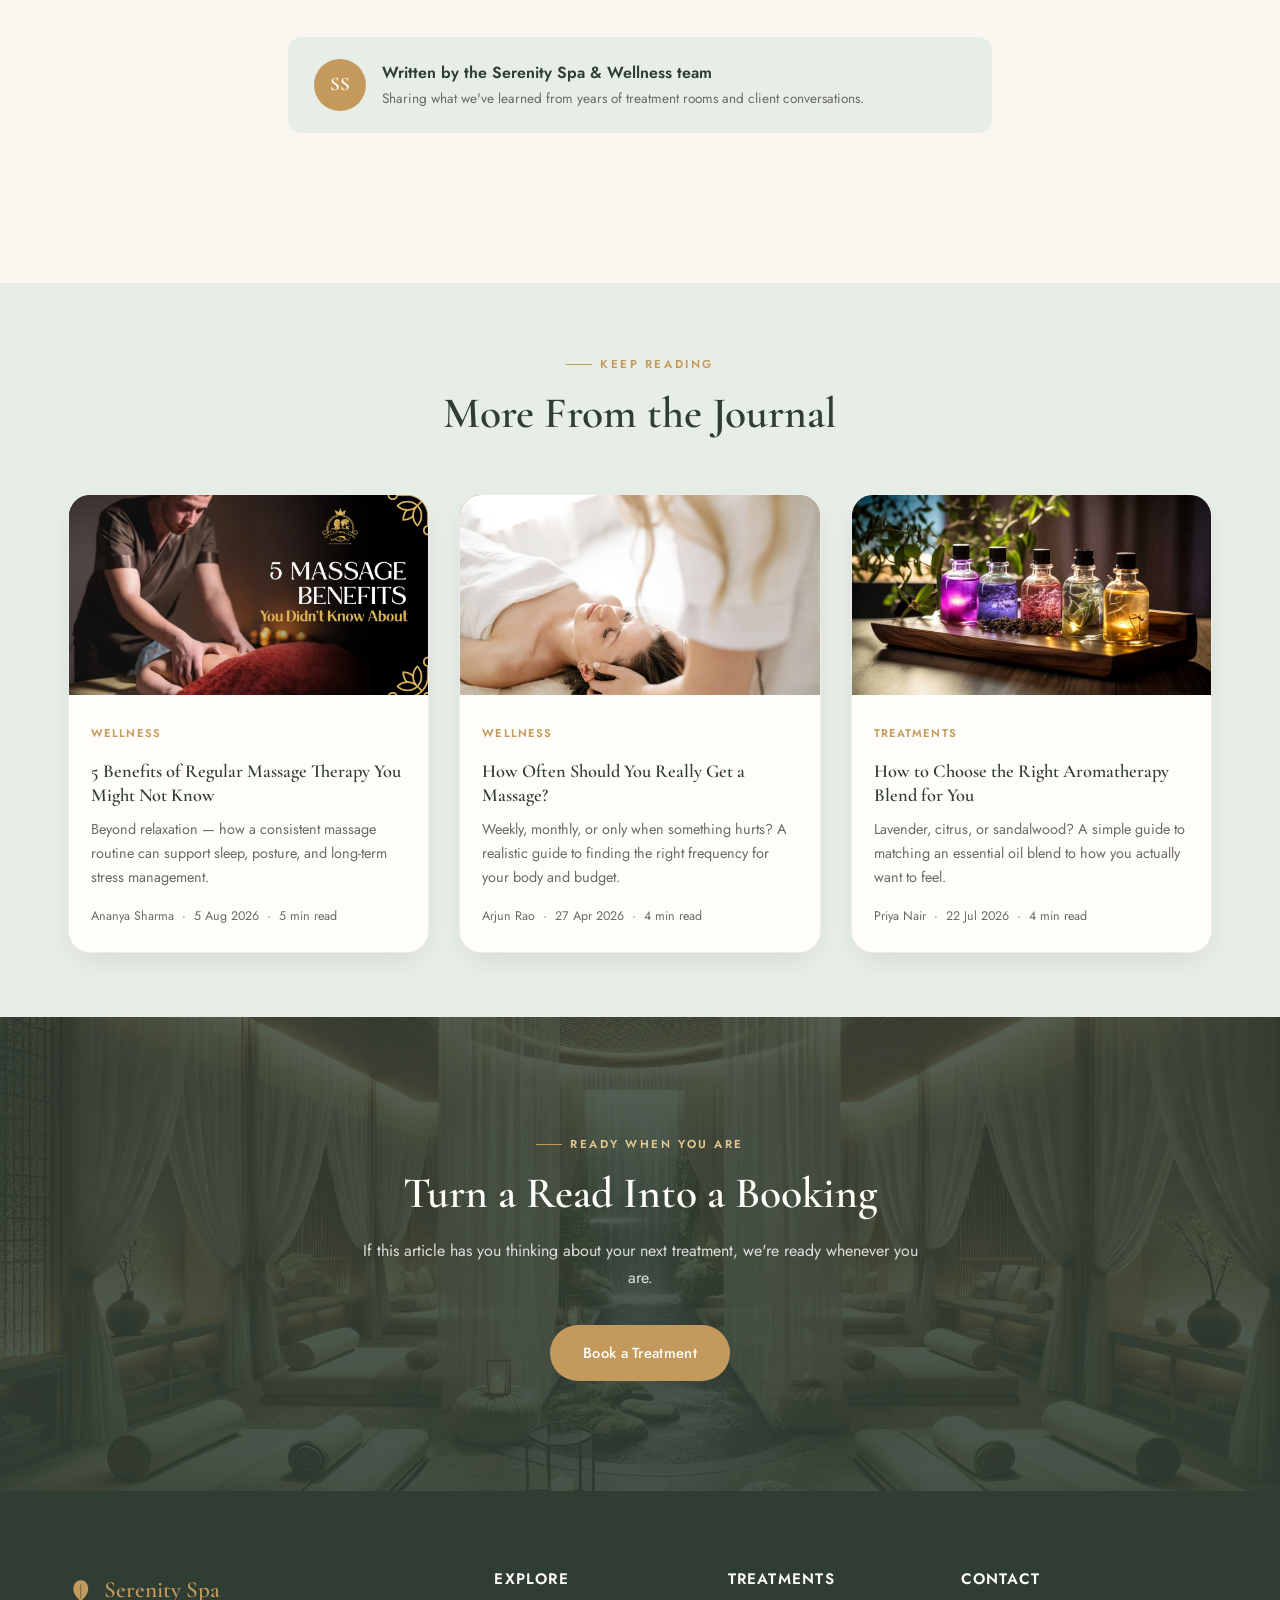
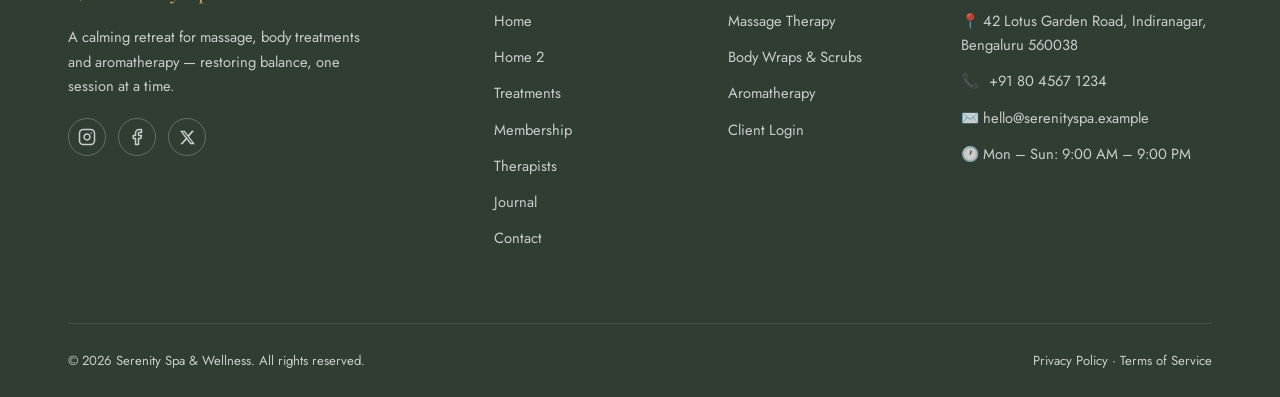
==== commit 692ef1af: "Make Dashboard nav link always visible; refine logo mark" ====
--- a/blog-post.html
+++ b/blog-post.html
@@ -15,7 +15,7 @@
 <meta charset="UTF-8">
 <meta name="viewport" content="width=device-width, initial-scale=1.0">
 <title>Journal Article | Serenity Spa & Wellness</title>
-<link rel="icon" href="data:image/svg+xml,<svg xmlns=%22http://www.w3.org/2000/svg%22 viewBox=%220 0 100 100%22><text y=%22.9em%22 font-size=%2290%22>🌿</text></svg>">
+<link rel="icon" href="data:image/svg+xml,<svg xmlns=%22http://www.w3.org/2000/svg%22 viewBox=%220 0 24 24%22><rect x=%220%22 y=%220%22 width=%2224%22 height=%2224%22 rx=%225%22 fill=%22%232f3d33%22/><path d=%22M12 21C12 21 6 17.3 6 11.2C6 6.9 8.8 4.5 12 4.5C15.2 4.5 18 6.9 18 11.2C18 17.3 12 21 12 21Z%22 fill=%22%23c39a5c%22/><path d=%22M12 7.3V19.3%22 stroke=%22%232f3d33%22 stroke-width=%220.7%22 stroke-linecap=%22round%22 opacity=%220.5%22/></svg>">
 <link rel="preconnect" href="https://fonts.googleapis.com">
 <link href="https://fonts.googleapis.com/css2?family=Cormorant+Garamond:wght@500;600;700&family=Jost:wght@400;500;600;700&display=swap" rel="stylesheet">
 <link rel="stylesheet" href="css/style.css">
@@ -24,7 +24,7 @@
 
 <nav class="navbar force-solid">
   <div class="container">
-    <a href="index.html" class="brand"><span class="leaf">🌿</span> Serenity Spa</a>
+    <a href="index.html" class="brand"><span class="leaf"><svg viewBox="0 0 24 24" fill="currentColor" aria-hidden="true"><path d="M12 21.5C12 21.5 5 17.3 5 10.2C5 5.1 8.4 2 12 2C15.6 2 19 5.1 19 10.2C19 17.3 12 21.5 12 21.5Z"/><path d="M12 6V19" stroke="#2f3d33" stroke-width="0.9" stroke-linecap="round" opacity="0.55"/></svg></span> Serenity Spa</a>
     <ul class="nav-links">
       <li><a href="index.html">Home</a></li>
       <li><a href="home-2.html">Home 2</a></li>
@@ -33,6 +33,7 @@
       <li><a href="therapists.html">Therapists</a></li>
       <li><a href="blog.html" class="active">Journal</a></li>
       <li><a href="contact.html">Contact</a></li>
+      <li><a href="dashboard.html">Dashboard</a></li>
       <li class="mobile-only-link"><a href="login.html" class="btn btn-outline js-auth-link">Login</a></li>
       <li class="mobile-only-link"><a href="treatments.html" class="btn btn-gold">Book Now</a></li>
     </ul>
@@ -93,7 +94,7 @@
   <div class="container">
     <div class="footer-grid">
       <div class="footer-brand">
-        <a href="index.html" class="brand"><span class="leaf">🌿</span> Serenity Spa</a>
+        <a href="index.html" class="brand"><span class="leaf"><svg viewBox="0 0 24 24" fill="currentColor" aria-hidden="true"><path d="M12 21.5C12 21.5 5 17.3 5 10.2C5 5.1 8.4 2 12 2C15.6 2 19 5.1 19 10.2C19 17.3 12 21.5 12 21.5Z"/><path d="M12 6V19" stroke="#2f3d33" stroke-width="0.9" stroke-linecap="round" opacity="0.55"/></svg></span> Serenity Spa</a>
         <p>A calming retreat for massage, body treatments and aromatherapy — restoring balance, one session at a time.</p>
         <div class="social-row">
           <a href="https://www.instagram.com/" target="_blank" rel="noopener noreferrer" aria-label="Instagram"><svg viewBox="0 0 24 24" fill="none" stroke="currentColor" stroke-width="2" stroke-linecap="round" stroke-linejoin="round" width="18" height="18"><rect x="2" y="2" width="20" height="20" rx="5"></rect><path d="M16 11.37A4 4 0 1 1 12.63 8 4 4 0 0 1 16 11.37z"></path><line x1="17.5" y1="6.5" x2="17.51" y2="6.5"></line></svg></a>
--- a/css/style.css
+++ b/css/style.css
@@ -203,7 +203,8 @@
   flex-shrink: 0;
   transition: color 0.3s ease;
 }
-.brand .leaf { color: var(--gold); font-size: 1.6rem; }
+.brand .leaf { display: inline-flex; flex-shrink: 0; color: var(--gold); }
+.brand .leaf svg { display: block; width: 1.1em; height: 1.1em; }
 
 .nav-links {
   display: flex;
@@ -408,6 +409,7 @@
 .newsletter form { display: flex; gap: 12px; flex: 1; max-width: 460px; min-width: 280px; }
 .newsletter input {
   flex: 1;
+  min-width: 0;
   padding: 15px 20px;
   border-radius: 100px;
   border: 1px solid rgba(38,38,34,0.15);
@@ -415,6 +417,7 @@
   font-size: 0.92rem;
   background: var(--surface);
 }
+.newsletter .btn-primary { flex-shrink: 0; }
 .newsletter input:focus { outline: 2px solid var(--gold); }
 
 /* ---------- Footer ---------- */
@@ -537,9 +540,10 @@
 .form-msg.error { background: #f8e6e3; color: #a3453b; border: 1px solid rgba(163,69,59,0.25); }
 
 /* ---------- Contact page ---------- */
-.contact-grid { display: grid; grid-template-columns: 1fr 1.2fr; gap: 50px; align-items: start; }
+.contact-grid { display: grid; grid-template-columns: minmax(0,1fr) minmax(0,1.2fr); gap: 50px; align-items: start; }
 .contact-info-card { background: var(--surface); border-radius: var(--radius-md); padding: 26px; box-shadow: var(--shadow-card); border: 1px solid var(--border-soft); margin-bottom: 20px; display: flex; gap: 16px; }
-.contact-info-card .ic { font-size: 1.5rem; color: var(--gold); }
+.contact-info-card .ic { font-size: 1.5rem; color: var(--gold); flex-shrink: 0; }
+.contact-info-card > div:last-child { min-width: 0; }
 .contact-info-card h4 { margin-bottom: 6px; font-size: 1rem; }
 .contact-info-card p { font-size: 0.9rem; color: var(--text-muted); }
 .map-box {
@@ -645,7 +649,7 @@
 }
 .dash-sidebar .logout-btn:hover { background: rgba(255,255,255,0.16); }
 
-.dash-main { flex: 1; margin-left: 264px; padding: 40px 46px 80px; max-width: 1200px; }
+.dash-main { margin-left: 264px; width: calc(100% - 264px); padding: 40px 46px 80px; max-width: 1200px; }
 .dash-topbar { display: flex; justify-content: space-between; align-items: center; margin-bottom: 40px; flex-wrap: wrap; gap: 16px; }
 .dash-welcome h1 { font-size: 1.9rem; }
 .dash-welcome p { color: var(--text-muted); margin-top: 4px; }
@@ -715,14 +719,14 @@
 .toast.show { opacity: 1; transform: translateY(0); }
 
 /* ---------- Responsive ---------- */
-@media (max-width: 1080px) {
+@media (max-width: 1150px) {
   .grid-4 { grid-template-columns: repeat(2, 1fr); }
   .grid-3 { grid-template-columns: repeat(2, 1fr); }
   .footer-grid { grid-template-columns: 1fr 1fr; }
   .stats-grid { grid-template-columns: repeat(2, 1fr); gap: 40px; }
   .summary-grid { grid-template-columns: repeat(2, 1fr); }
-  .contact-grid { grid-template-columns: 1fr; }
-  .auth-wrap { grid-template-columns: 1fr; }
+  .contact-grid { grid-template-columns: minmax(0,1fr); }
+  .auth-wrap { grid-template-columns: minmax(0,1fr); }
   .auth-visual { display: none; }
 }
 
@@ -732,7 +736,7 @@
    the general 860px layout breakpoint below, so it switches to the hamburger
    menu earlier, at 1260px, to avoid ever overflowing or wrapping the bar. */
 @media (max-width: 1260px) {
-  .nav-links, .nav-actions .btn-outline-dark, .nav-actions .btn-outline { display: none; }
+  .nav-links, .nav-actions .btn-outline-dark, .nav-actions .btn-outline, .nav-actions .btn-gold { display: none; }
   .nav-toggle { display: flex; }
   .nav-links.mobile-open {
     display: flex; flex-direction: column; position: fixed; top: 0; right: 0; bottom: 0;
@@ -748,15 +752,24 @@
   .nav-links.mobile-open .mobile-only-link .btn-outline { border-color: var(--text-heading); color: var(--text-heading); }
 }
 
+/* Very narrow phones (down to 320px): the brand, theme/RTL toggles and hamburger
+   button alone still need trimming to avoid clipping off the right edge. */
+@media (max-width: 400px) {
+  .navbar .container { padding: 0 16px; gap: 8px; }
+  .navbar .brand { font-size: 1.15rem; gap: 6px; }
+  .nav-actions { gap: 4px; }
+  .dir-toggle { padding: 0 8px; font-size: 0.66rem; }
+}
+
 @media (max-width: 860px) {
-  .process-grid, .grid-2, .grid-3, .grid-4 { grid-template-columns: 1fr; }
-  .form-row { grid-template-columns: 1fr; }
-  .footer-grid { grid-template-columns: 1fr; }
+  .process-grid, .grid-2, .grid-3, .grid-4 { grid-template-columns: minmax(0,1fr); }
+  .form-row { grid-template-columns: minmax(0,1fr); }
+  .footer-grid { grid-template-columns: minmax(0,1fr); }
   .stats-grid { grid-template-columns: 1fr 1fr; }
   .dash-sidebar { transform: translateX(-100%); transition: transform 0.3s ease; }
   .dash-sidebar.open { transform: translateX(0); }
-  .dash-main { margin-left: 0; padding: 30px 20px 60px; }
-  .summary-grid { grid-template-columns: 1fr; }
+  .dash-main { margin-left: 0; width: 100%; padding: 30px 20px 60px; }
+  .summary-grid { grid-template-columns: minmax(0,1fr); }
   .slot-grid { grid-template-columns: repeat(2, 1fr); }
   .dash-mobile-toggle { display: inline-flex !important; }
 }
@@ -771,6 +784,9 @@
   .plan-card.highlight { transform: none; }
   .compare-table { font-size: 0.78rem; }
   .newsletter-inner { flex-direction: column; align-items: stretch; }
+  .newsletter form { flex-direction: column; width: 100%; min-width: 0; max-width: 100%; }
+  .newsletter input { width: 100%; min-width: 0; }
+  .newsletter .btn-primary { width: 100%; }
   .slot-grid { grid-template-columns: repeat(2, 1fr); }
 }
 
@@ -915,16 +931,16 @@
 .spotlight-side .btn { margin-top: auto; }
 
 @media (max-width: 1080px) {
-  .hero-split .container { grid-template-columns: 1fr; }
+  .hero-split .container { grid-template-columns: minmax(0,1fr); }
   .hero-split-media { order: -1; }
   .hero-split-media img { height: 360px; }
   .feature-grid { grid-template-columns: repeat(2, 1fr); }
   .gallery-grid { grid-template-columns: repeat(3, 1fr); grid-template-rows: repeat(3, 140px); }
   .gallery-grid a.g-tall { grid-row: span 1; }
-  .plan-spotlight { grid-template-columns: 1fr; }
+  .plan-spotlight { grid-template-columns: minmax(0,1fr); }
 }
 @media (max-width: 640px) {
-  .feature-grid { grid-template-columns: 1fr; }
+  .feature-grid { grid-template-columns: minmax(0,1fr); }
   .gallery-grid { grid-template-columns: repeat(2, 1fr); grid-template-rows: repeat(4, 140px); }
   .floating-card { position: static; margin-top: 14px; display: inline-flex; }
   .hero-split-trust { gap: 18px; }
@@ -1002,13 +1018,13 @@
 .back-link { display: inline-flex; align-items: center; gap: 6px; color: var(--gold); font-weight: 600; font-size: 0.9rem; margin-bottom: 30px; }
 
 @media (max-width: 900px) {
-  .blog-featured { grid-template-columns: 1fr; }
+  .blog-featured { grid-template-columns: minmax(0,1fr); }
   .blog-featured-img { min-height: 240px; }
   .blog-grid { grid-template-columns: repeat(2, 1fr); }
   .article-hero-img { height: 280px; }
 }
 @media (max-width: 600px) {
-  .blog-grid { grid-template-columns: 1fr; }
+  .blog-grid { grid-template-columns: minmax(0,1fr); }
 }
 
 /* ============================================================
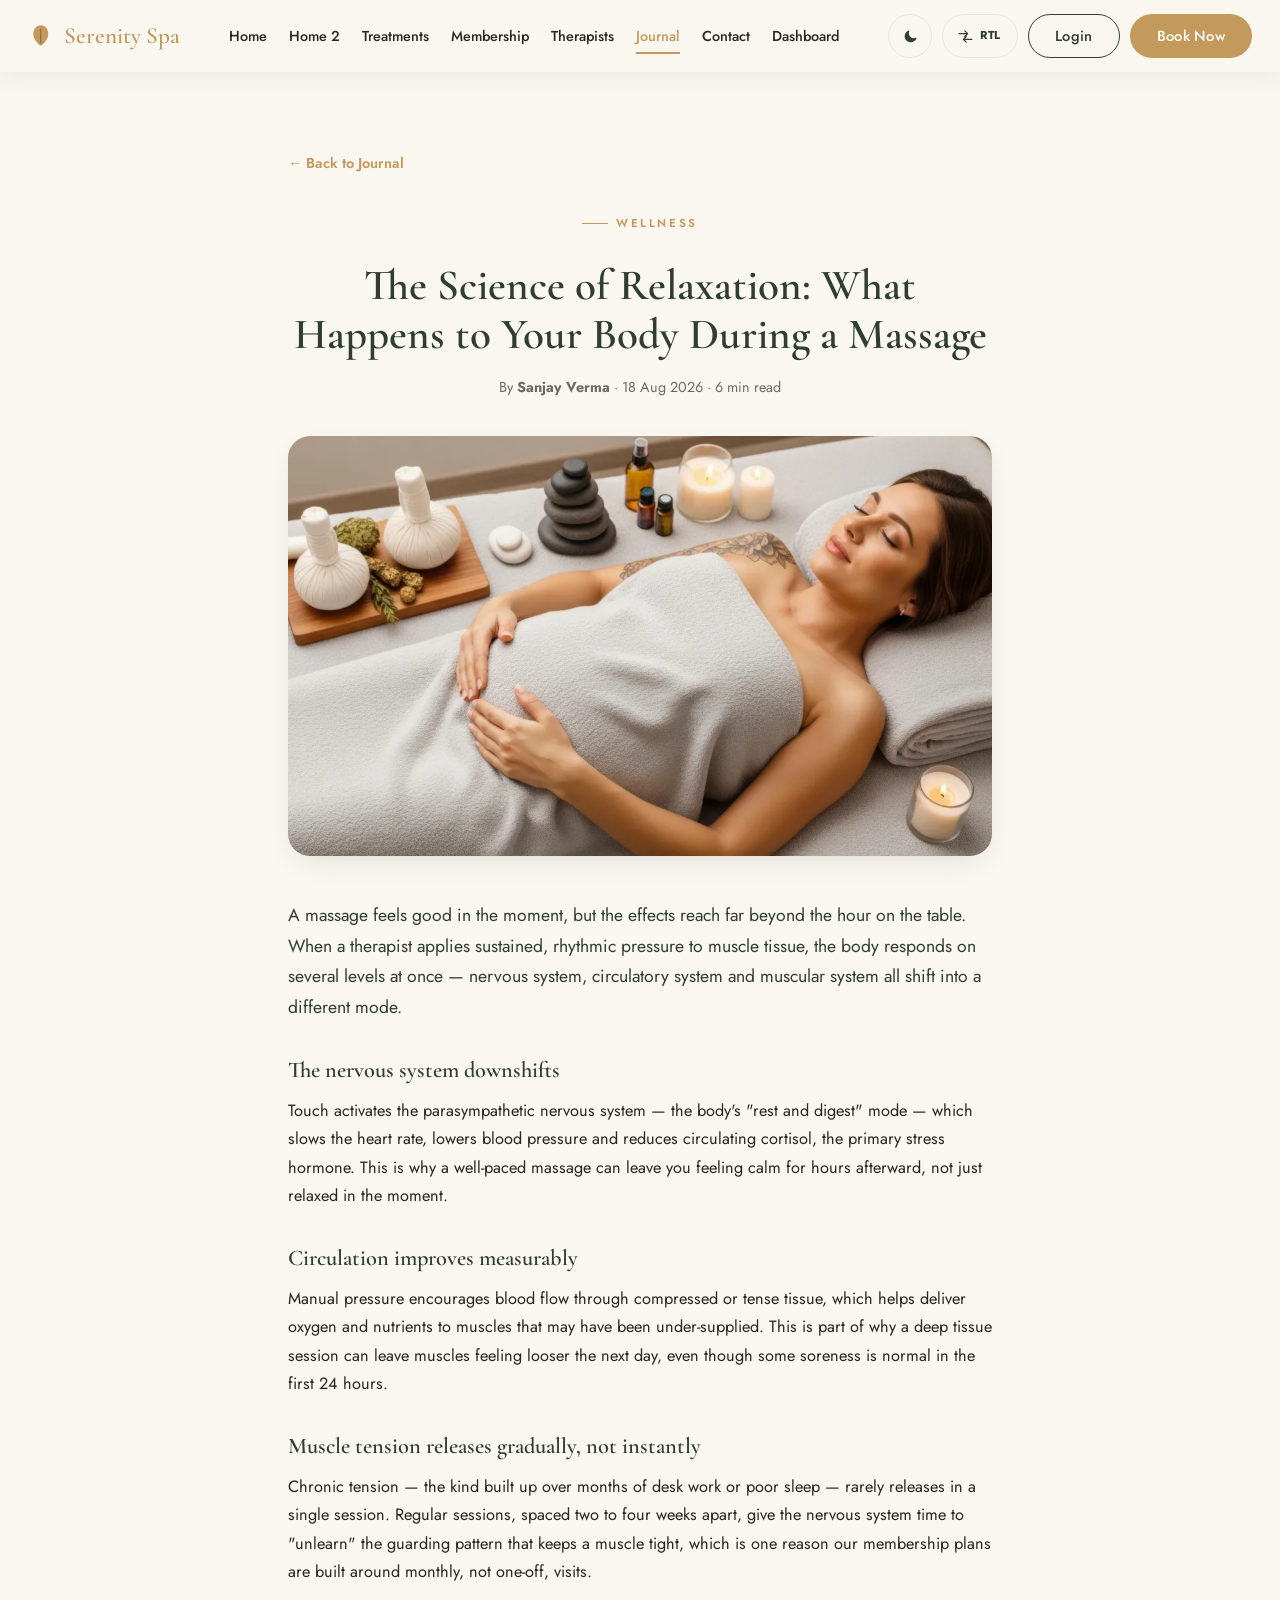
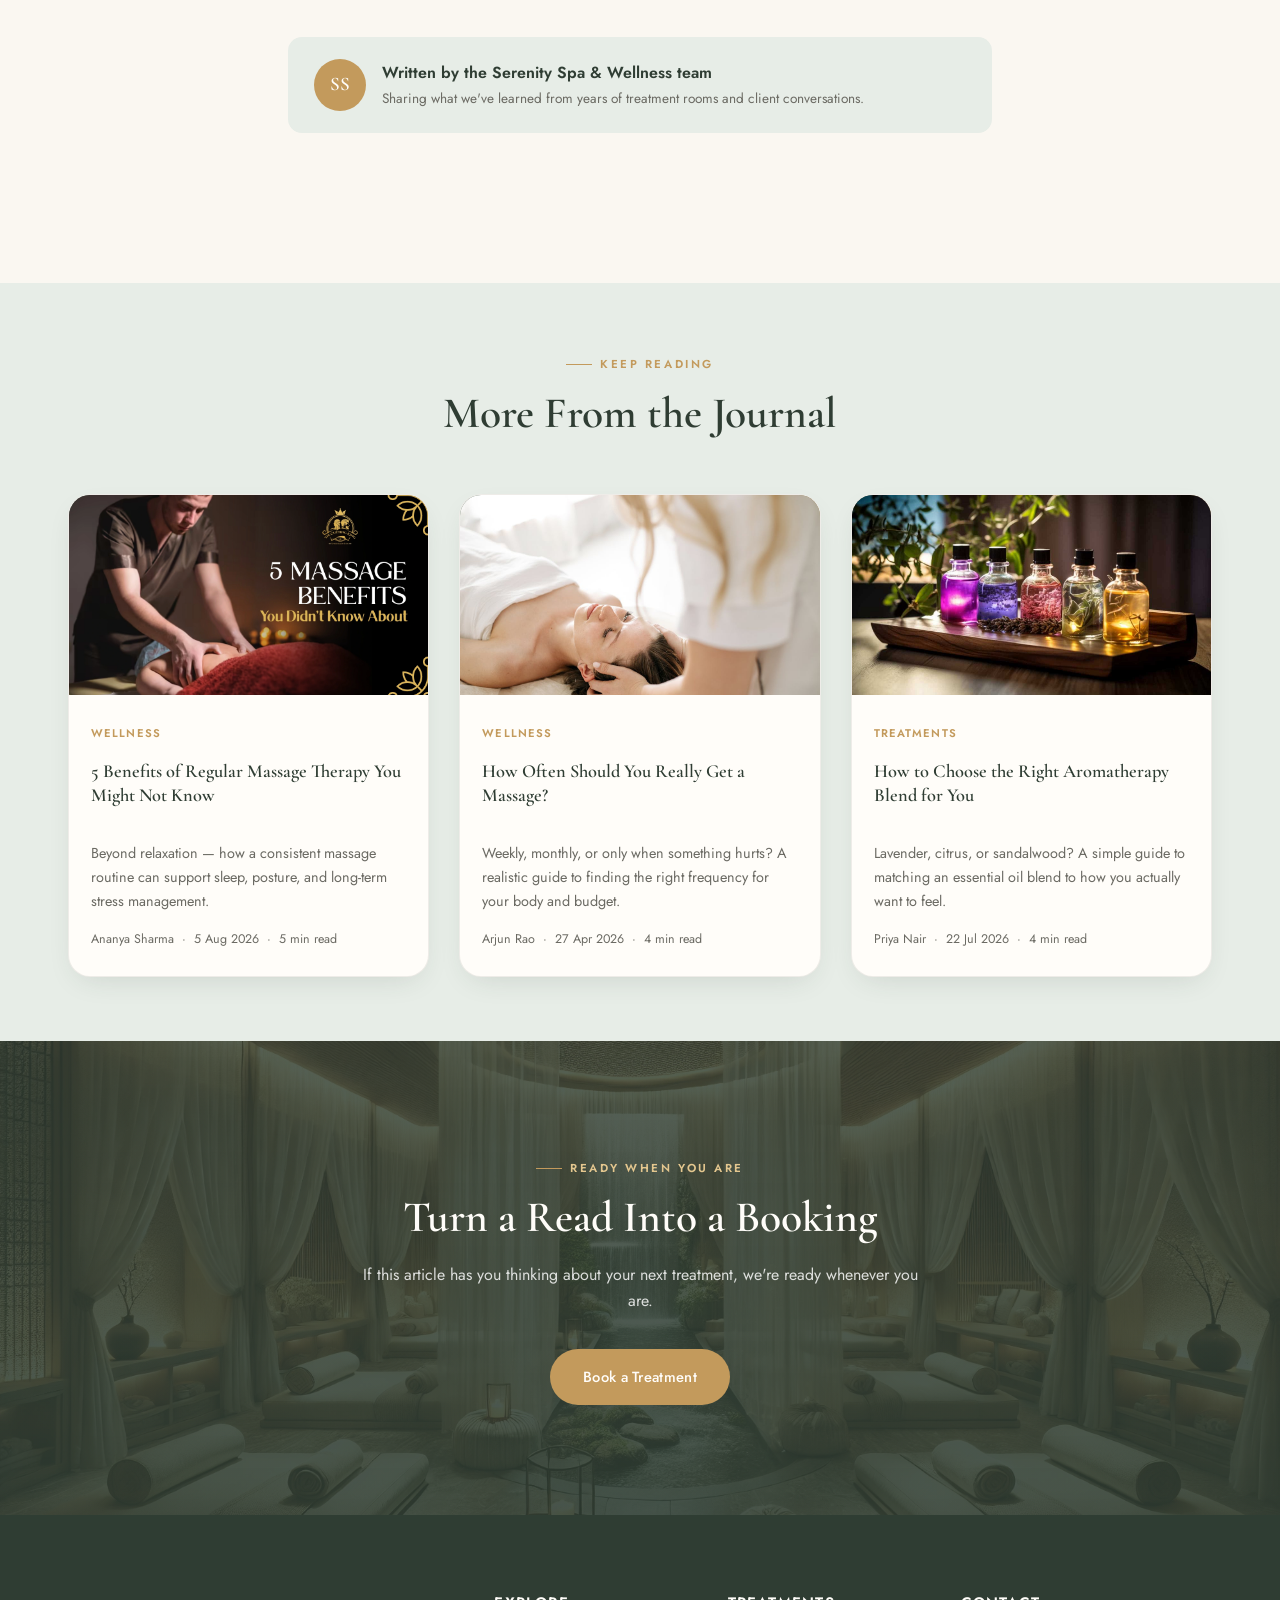
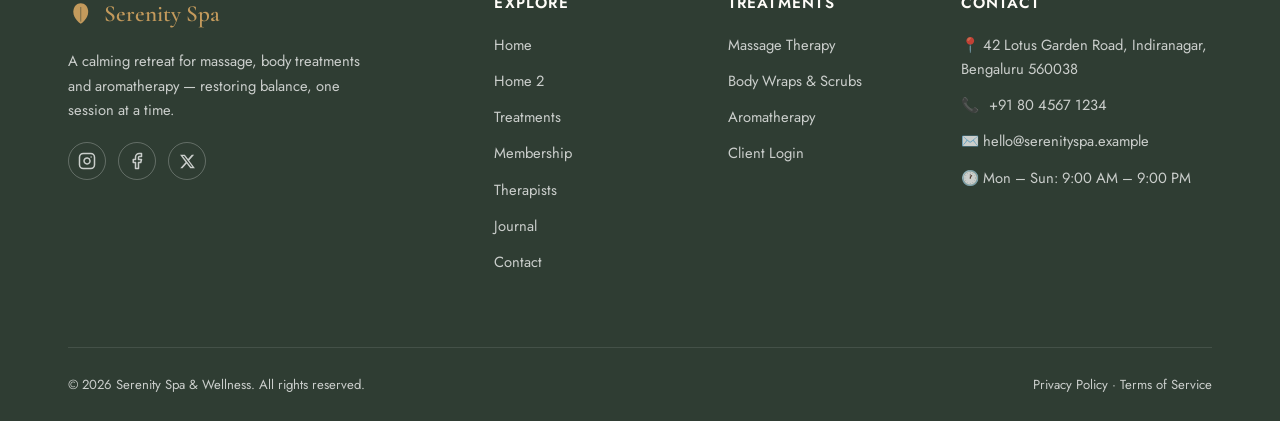
==== commit af7ef3a2: "Unify header control sizing, add proper dark mode/RTL icons" ====
--- a/blog-post.html
+++ b/blog-post.html
@@ -38,8 +38,8 @@
       <li class="mobile-only-link"><a href="treatments.html" class="btn btn-gold">Book Now</a></li>
     </ul>
     <div class="nav-actions">
-      <button class="theme-toggle" id="themeToggle" type="button" aria-label="Toggle dark mode" title="Toggle dark mode">🌙</button>
-      <button class="dir-toggle" id="dirToggle" type="button" aria-label="Toggle right-to-left layout" title="Toggle right-to-left layout">RTL</button>
+      <button class="theme-toggle" id="themeToggle" type="button" aria-label="Toggle dark mode" title="Toggle dark mode"><svg viewBox="0 0 24 24" fill="currentColor" aria-hidden="true"><path d="M20.4 14.7A8.6 8.6 0 1 1 9.3 3.6a0.75 0.75 0 0 1 .9 1 7.1 7.1 0 0 0 9.2 9.2 .75 .75 0 0 1 1 .9Z"/></svg></button>
+      <button class="dir-toggle" id="dirToggle" type="button" aria-label="Toggle right-to-left layout" title="Toggle right-to-left layout"><svg viewBox="0 0 24 24" fill="none" stroke="currentColor" stroke-width="1.8" stroke-linecap="round" stroke-linejoin="round" aria-hidden="true"><path d="M3 8h12M11 4l4 4-4 4"/><path d="M21 16H9M13 12l-4 4 4 4"/></svg><span>RTL</span></button>
       <a href="login.html" class="btn btn-outline js-auth-link">Login</a>
       <a href="treatments.html" class="btn btn-gold">Book Now</a>
     </div>
--- a/css/style.css
+++ b/css/style.css
@@ -30,6 +30,10 @@
   --radius-md: 14px;
   --radius-sm: 8px;
 
+  /* Shared height for every header control (theme toggle, RTL toggle, and
+     the Login/Book Now buttons) so they line up as one consistent row. */
+  --nav-ctrl-h: 44px;
+
   /* ---------- Theme-aware roles (flip in dark mode; see [data-theme="dark"]) ----------
      Everything above this line is a fixed brand color (accents, always-dark
      decorative sections like the footer/hero, always-light badges) and does
@@ -233,7 +237,7 @@
 .nav-links a:hover::after, .nav-links a.active::after { width: 100%; }
 .nav-links a.active { color: var(--gold) !important; }
 
-.nav-actions { display: flex; align-items: center; gap: 8px; flex-shrink: 0; }
+.nav-actions { display: flex; align-items: center; gap: 10px; flex-shrink: 0; }
 .nav-actions .btn-outline { color: var(--white); }
 .navbar.scrolled .nav-actions .btn-outline, .navbar.solid .nav-actions .btn-outline {
   border-color: var(--text-heading); color: var(--text-heading);
@@ -241,18 +245,31 @@
 .navbar.scrolled .nav-actions .btn-outline:hover, .navbar.solid .nav-actions .btn-outline:hover {
   background: var(--sage-800); color: var(--ivory);
 }
+/* Login / Book Now share the same height + pill radius as the theme and
+   RTL toggle buttons beside them, so the whole control row lines up. */
+.nav-actions .btn {
+  height: var(--nav-ctrl-h);
+  padding: 0 26px;
+  border-radius: 100px;
+}
 
 .nav-toggle {
   display: none;
   flex-direction: column;
+  align-items: center;
+  justify-content: center;
   gap: 5px;
+  width: var(--nav-ctrl-h);
+  height: var(--nav-ctrl-h);
+  flex-shrink: 0;
   background: none;
   border: none;
+  border-radius: 100px;
   cursor: pointer;
   z-index: 1001;
 }
 .nav-toggle span {
-  width: 26px; height: 2px;
+  width: 24px; height: 2px;
   background: var(--white);
   transition: all 0.3s ease;
 }
@@ -332,6 +349,22 @@
 .card:hover .card-img img { transform: scale(1.08); }
 .card-body { padding: 26px 24px 28px; display: flex; flex-direction: column; flex: 1; }
 .card-body > .btn { margin-top: auto; }
+/* Reserve a consistent title height (~3 lines) so the description paragraph
+   starts at the same vertical position in every card of a row, regardless of
+   how many lines an individual treatment name wraps to. */
+.card-body h3 {
+  min-height: 3.45em;
+  display: -webkit-box;
+  -webkit-box-orient: vertical;
+  -webkit-line-clamp: 3;
+  overflow: hidden;
+}
+.therapist-card .card-body h3 {
+  min-height: 0;
+  display: block;
+  -webkit-line-clamp: unset;
+  overflow: visible;
+}
 .card-tag {
   display: inline-block;
   font-size: 0.7rem;
@@ -450,6 +483,7 @@
   border-radius: 100px;
   border: 1px solid var(--border-soft);
   background: var(--surface);
+  color: var(--text-main);
   font-size: 0.88rem;
   font-weight: 500;
   cursor: pointer;
@@ -559,12 +593,14 @@
   grid-template-columns: 1fr 1fr;
 }
 .auth-visual {
-  background: linear-gradient(180deg, rgba(47,61,51,0.55), rgba(47,61,51,0.78)),
+  background: linear-gradient(180deg, rgba(20,25,20,0.72) 0%, rgba(47,61,51,0.42) 30%, rgba(47,61,51,0.5) 65%, rgba(16,20,16,0.8) 100%),
     url("../images/site/login-bg.png") center/cover no-repeat;
   color: var(--ivory);
   display: flex; flex-direction: column; justify-content: space-between;
   padding: 50px;
 }
+.auth-visual .brand { text-shadow: 0 2px 10px rgba(0,0,0,0.6), 0 1px 3px rgba(0,0,0,0.45); }
+.auth-visual .brand .leaf { filter: drop-shadow(0 2px 5px rgba(0,0,0,0.55)); }
 .auth-visual .brand { font-size: 1.6rem; }
 .auth-quote { font-family: var(--font-display); font-size: 1.7rem; max-width: 420px; line-height: 1.35; }
 .auth-quote span { color: var(--gold-light); }
@@ -758,7 +794,10 @@
   .navbar .container { padding: 0 16px; gap: 8px; }
   .navbar .brand { font-size: 1.15rem; gap: 6px; }
   .nav-actions { gap: 4px; }
-  .dir-toggle { padding: 0 8px; font-size: 0.66rem; }
+  /* Icon-only at this width (matches the theme toggle's compact circle);
+     the RTL/LTR label stays available to screen readers via aria-label. */
+  .dir-toggle { width: var(--nav-ctrl-h); min-width: var(--nav-ctrl-h); padding: 0; }
+  .dir-toggle span { display: none; }
 }
 
 @media (max-width: 860px) {
@@ -982,7 +1021,17 @@
 .blog-card-img img { width: 100%; height: 100%; object-fit: cover; object-position: center top; transition: transform 0.5s ease; }
 .blog-card:hover .blog-card-img img { transform: scale(1.08); }
 .blog-card-body { padding: 24px 22px 26px; }
-.blog-card-body h3 { font-size: 1.15rem; margin: 8px 0 10px; line-height: 1.3; }
+.blog-card-body h3 {
+  font-size: 1.15rem; margin: 8px 0 10px; line-height: 1.3;
+  /* Reserve a consistent title height (~3 lines) so the excerpt paragraph
+     starts at the same vertical position in every journal card of a row,
+     regardless of how many lines a given post title wraps to. */
+  min-height: 3.9em;
+  display: -webkit-box;
+  -webkit-box-orient: vertical;
+  -webkit-line-clamp: 3;
+  overflow: hidden;
+}
 .blog-excerpt { color: var(--text-muted); font-size: 0.9rem; margin-bottom: 16px; }
 .blog-meta { display: flex; gap: 8px; flex-wrap: wrap; font-size: 0.78rem; color: var(--text-muted); }
 
@@ -1034,27 +1083,29 @@
   display: inline-flex;
   align-items: center;
   justify-content: center;
-  height: 40px;
-  min-width: 40px;
+  gap: 6px;
+  height: var(--nav-ctrl-h);
+  min-width: var(--nav-ctrl-h);
   padding: 0 4px;
   border-radius: 100px;
   border: 1px solid rgba(255, 255, 255, 0.5);
   background: transparent;
   color: var(--white);
   cursor: pointer;
-  font-size: 1.05rem;
   line-height: 1;
   flex-shrink: 0;
   transition: all 0.3s ease;
 }
+.theme-toggle svg, .dir-toggle svg { width: 17px; height: 17px; display: block; flex-shrink: 0; }
 .dir-toggle {
   width: auto;
-  padding: 0 14px;
+  padding: 0 16px 0 14px;
   font-size: 0.72rem;
   font-weight: 700;
   letter-spacing: 0.06em;
   font-family: var(--font-body);
 }
+.dir-toggle span { line-height: 1; }
 .navbar.scrolled .theme-toggle, .navbar.solid .theme-toggle,
 .navbar.scrolled .dir-toggle, .navbar.solid .dir-toggle {
   border-color: var(--border-soft);
